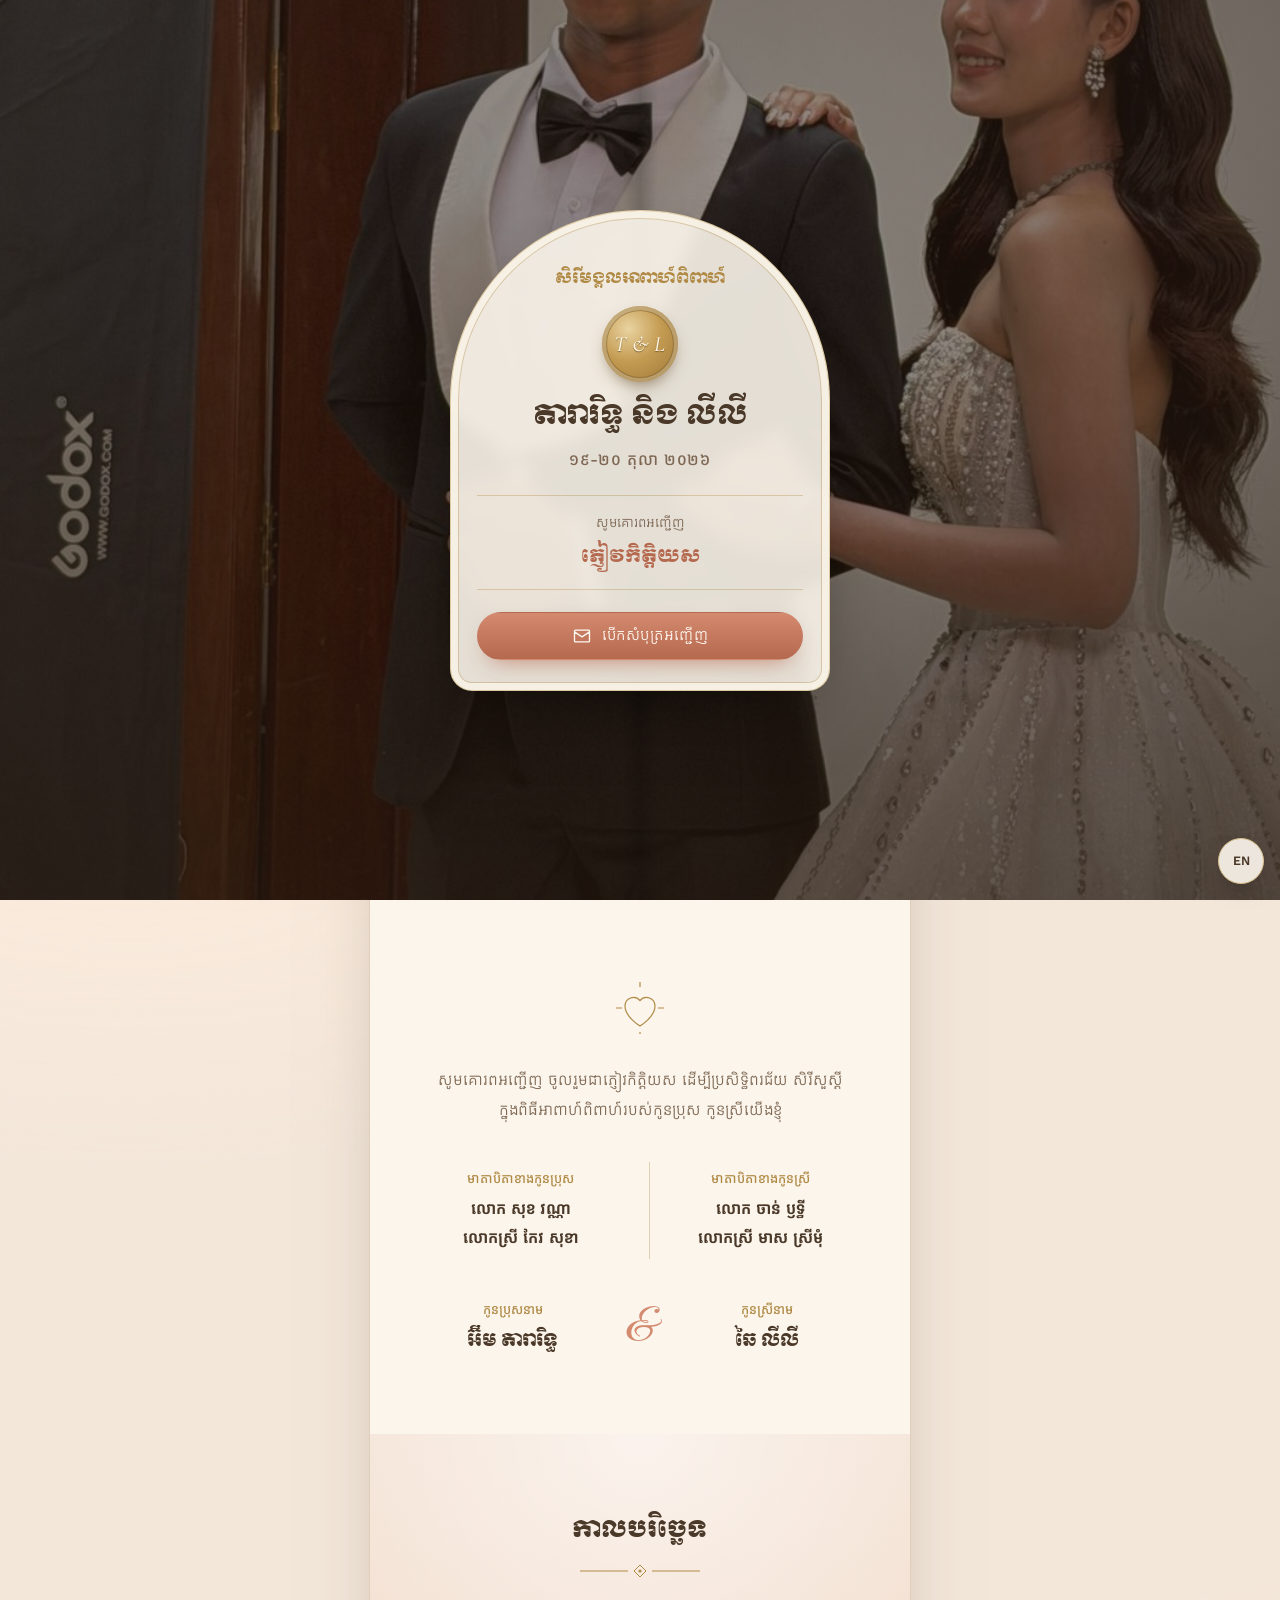
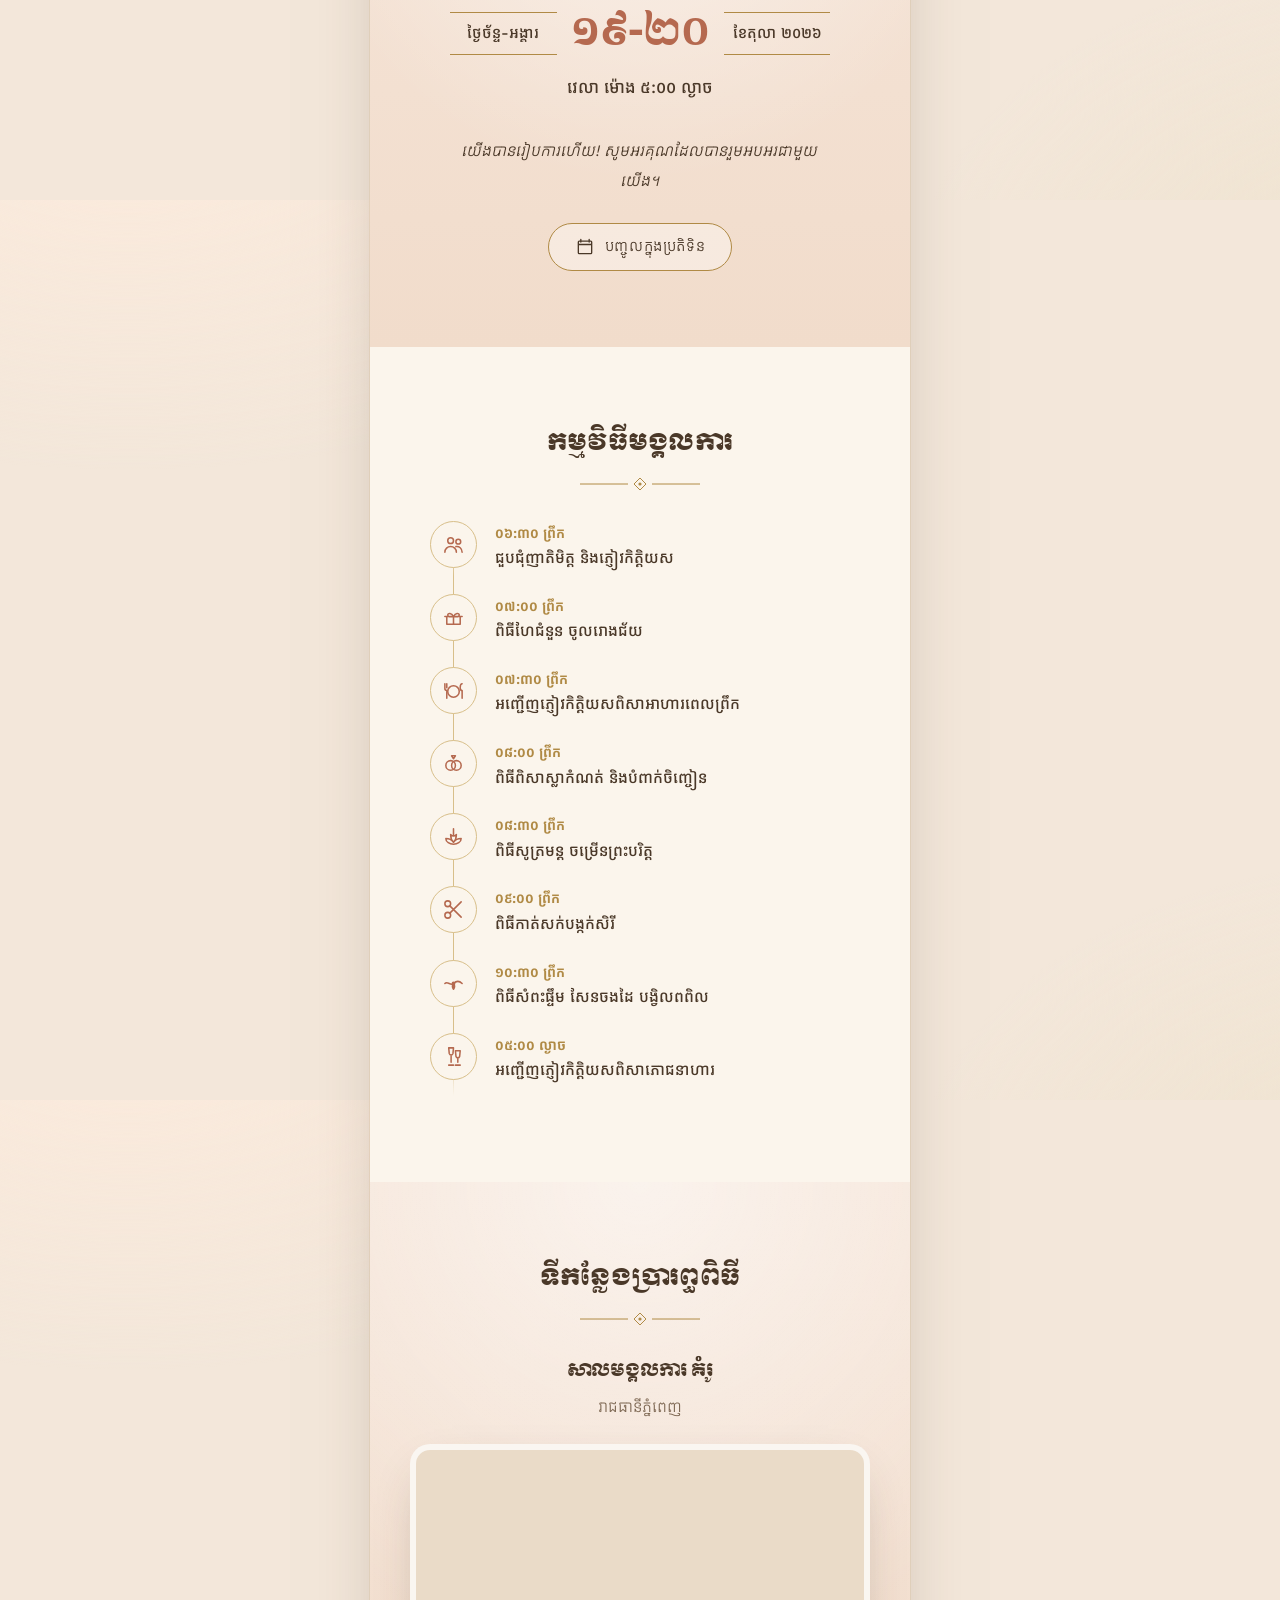
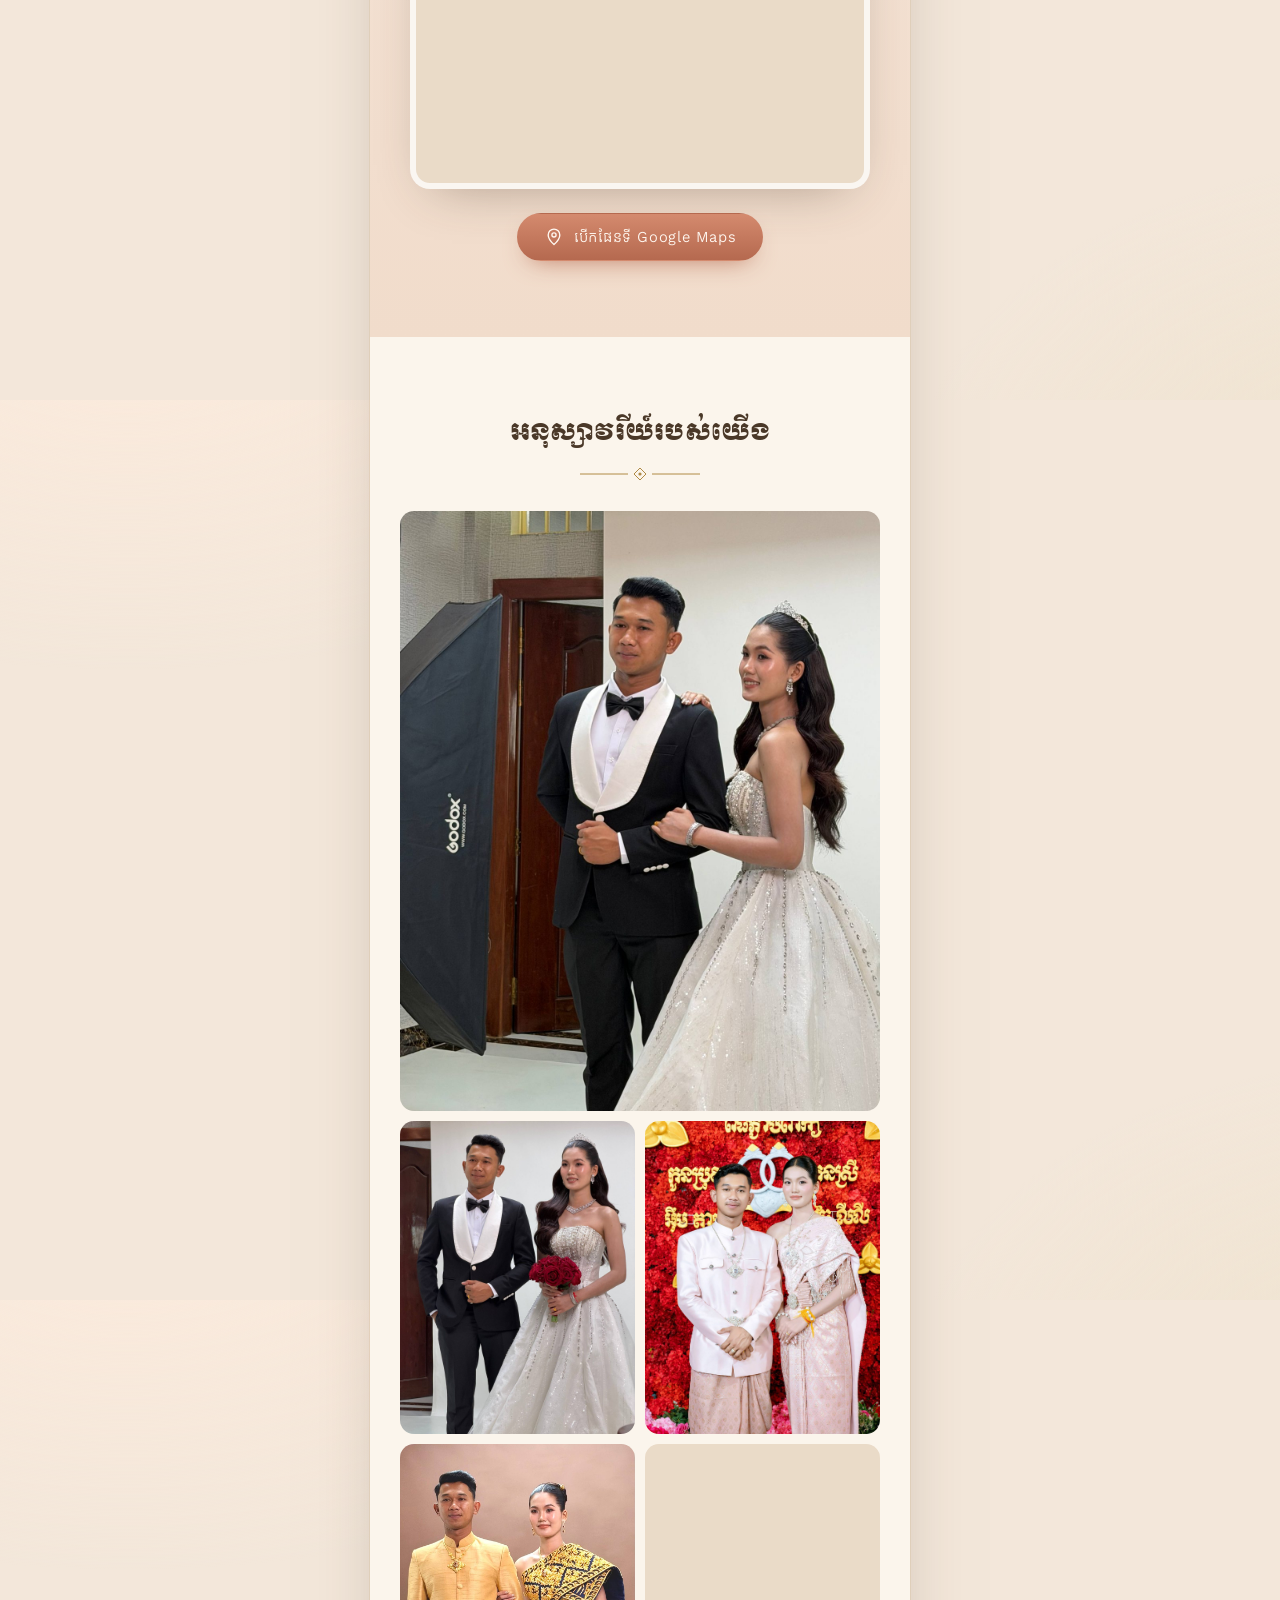
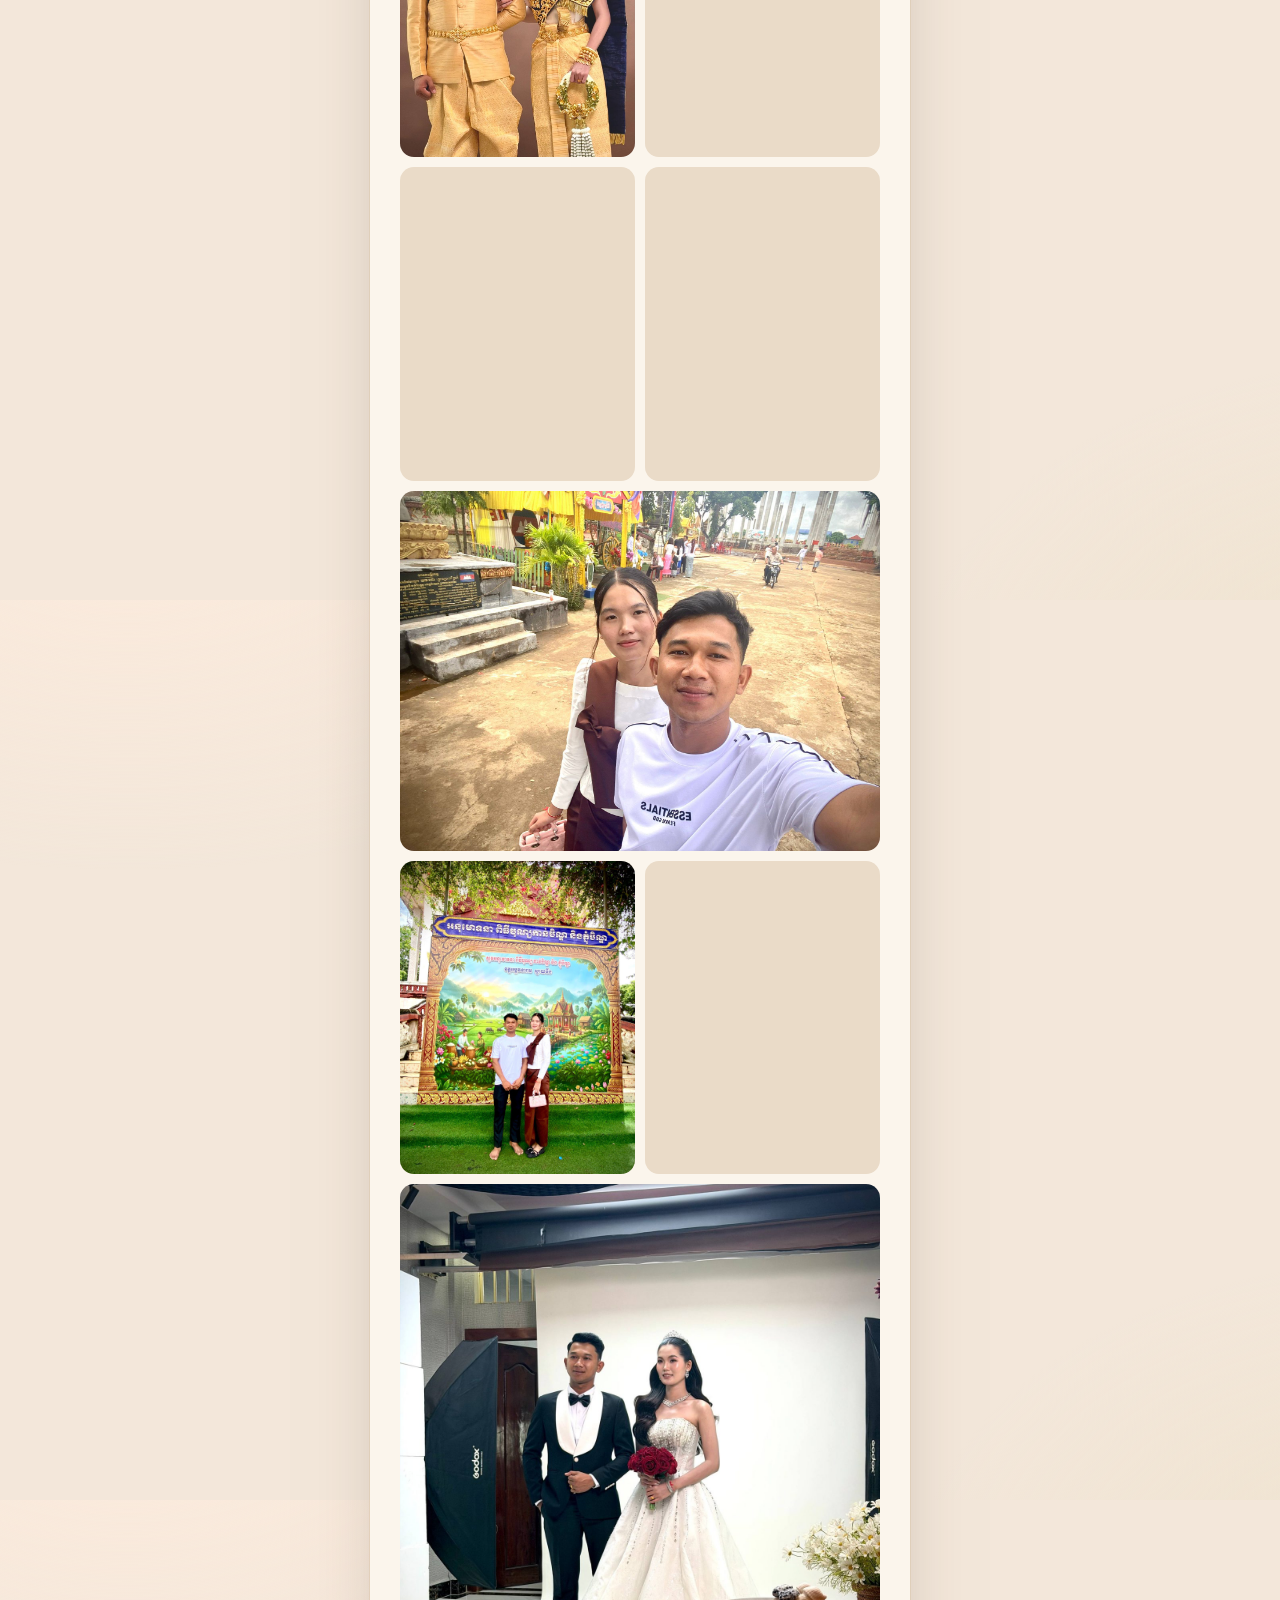
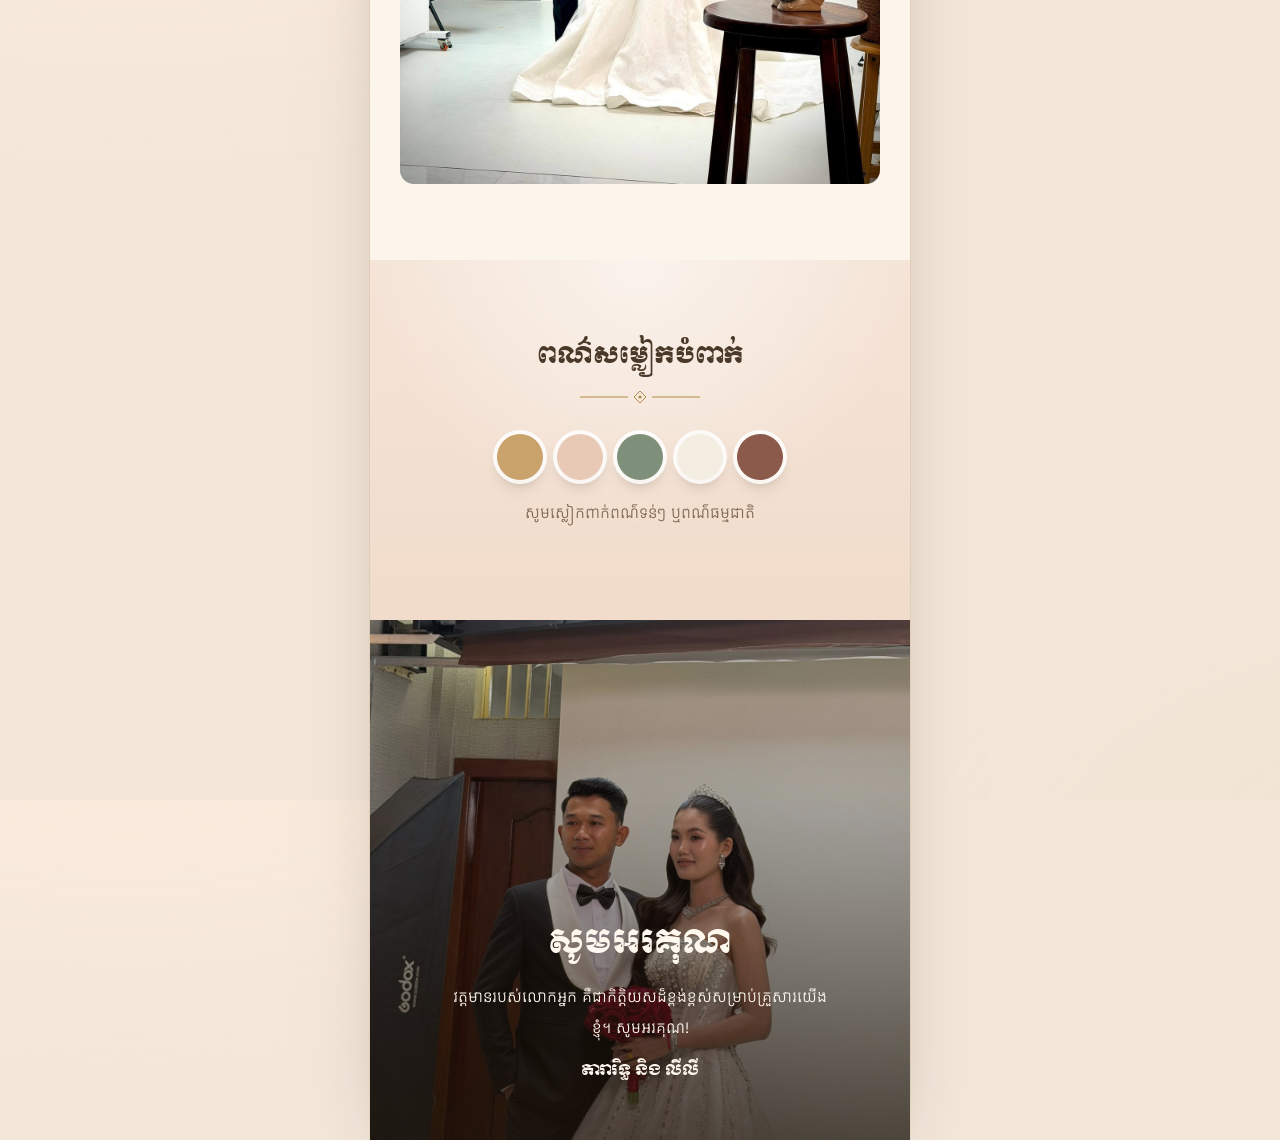
==== index.html @ 4f8c0d79 "first commit" ====
<!doctype html>
<html lang="km">
<head>
  <meta charset="utf-8" />
  <meta name="viewport" content="width=device-width, initial-scale=1, viewport-fit=cover" />
  <meta name="robots" content="noindex" />
  <meta name="theme-color" content="#F6E6D8" />
  <title>Wedding Invitation</title>
  <meta name="description" content="សូមគោរពអញ្ជើញចូលរួមពិធីអាពាហ៍ពិពាហ៍ — Wedding invitation" />
  <meta property="og:title" content="សិរីមង្គលអាពាហ៍ពិពាហ៍ · The Wedding" />
  <meta property="og:description" content="សូមគោរពអញ្ជើញចូលរួមជាភ្ញៀវកិត្តិយស" />
  <meta property="og:image" content="photos/cover.jpg" />
  <link rel="icon" href="data:image/svg+xml,%3Csvg xmlns='http://www.w3.org/2000/svg' viewBox='0 0 64 64'%3E%3Ccircle cx='32' cy='32' r='30' fill='%23B8924A'/%3E%3Cpath d='M32 46s-14-8.5-14-18a8 8 0 0 1 14-5 8 8 0 0 1 14 5c0 9.5-14 18-14 18z' fill='%23FBF4E8'/%3E%3C/svg%3E" />
  <link rel="preconnect" href="https://fonts.googleapis.com" />
  <link rel="preconnect" href="https://fonts.gstatic.com" crossorigin />
  <link rel="stylesheet" href="https://fonts.googleapis.com/css2?family=Cormorant+Garamond:ital,wght@0,400;0,500;0,600;1,400;1,500&family=Great+Vibes&family=Lora:ital,wght@0,400;0,500;1,400&family=Moul&family=Hanuman:wght@400;700&family=Kantumruy+Pro:wght@300;400;500;600&display=swap" />
  <link rel="stylesheet" href="assets/css/invite.css" />
</head>
<body class="is-locked">
  <!-- Opening: guest name + curtain -->
  <section id="opening" class="opening" aria-label="Invitation cover">
    <div class="curtain curtain--left"><div class="curtain__slides" data-slides></div></div>
    <div class="curtain curtain--right"><div class="curtain__slides" data-slides></div></div>
    <div class="opening__veil"></div>
    <div class="opening__card">
      <p class="opening__header" data-t="header"></p>
      <div class="seal" aria-hidden="true"><span data-fill="initials"></span></div>
      <h1 class="opening__names" data-fill="shortNames"></h1>
      <p class="opening__date" data-fill="dateShort"></p>
      <div class="opening__guest">
        <p class="opening__dear" data-t="dear"></p>
        <p class="opening__guest-name" id="guestNameCover"></p>
      </div>
      <button class="btn btn--primary opening__btn" id="openBtn" type="button">
        <svg viewBox="0 0 24 24" aria-hidden="true"><path d="M3 7l9 6 9-6M4 5h16a1 1 0 0 1 1 1v12a1 1 0 0 1-1 1H4a1 1 0 0 1-1-1V6a1 1 0 0 1 1-1z"/></svg>
        <span data-t="open"></span>
      </button>
    </div>
  </section>

  <main id="main" class="main">
    <!-- Hero -->
    <header class="hero">
      <img class="hero__img" data-fill="coverImg" alt="" fetchpriority="high" />
      <div class="hero__shade"></div>
      <div class="hero__text">
        <p class="hero__header" data-t="header"></p>
        <h2 class="hero__names" data-fill="shortNames"></h2>
        <p class="hero__date" data-fill="dateShort"></p>
      </div>
      <a class="hero__scroll" href="#invite" aria-label="Scroll down"><span></span></a>
    </header>

    <!-- Invitation text + parents -->
    <section id="invite" class="section section--paper">
      <div class="ornament" aria-hidden="true"></div>
      <div class="guest-block reveal" id="guestBlock" hidden>
        <p class="guest-block__dear" data-t="dear"></p>
        <p class="guest-block__name" id="guestNameMain"></p>
      </div>
      <p class="invite-text reveal" data-fill="inviteText"></p>
      <div class="parents reveal" data-section="parents">
        <div class="parents__col">
          <p class="label" data-t="groomParents"></p>
          <p class="parents__name" data-fill="groomFather"></p>
          <p class="parents__name" data-fill="groomMother"></p>
        </div>
        <div class="parents__col">
          <p class="label" data-t="brideParents"></p>
          <p class="parents__name" data-fill="brideFather"></p>
          <p class="parents__name" data-fill="brideMother"></p>
        </div>
      </div>
      <div class="couple reveal">
        <div class="couple__person">
          <p class="label" data-t="groom"></p>
          <p class="couple__name" data-fill="groom"></p>
        </div>
        <span class="couple__amp" aria-hidden="true">&amp;</span>
        <div class="couple__person">
          <p class="label" data-t="bride"></p>
          <p class="couple__name" data-fill="bride"></p>
        </div>
      </div>
    </section>

    <!-- Date + countdown -->
    <section class="section section--blush" id="date">
      <h2 class="title reveal" data-t="saveDate"></h2>
      <div class="date-card reveal">
        <span class="date-card__side" data-fill="weekday"></span>
        <span class="date-card__day" data-fill="day"></span>
        <span class="date-card__side" data-fill="monthYear"></span>
      </div>
      <p class="date-time reveal" data-fill="timeLong"></p>
      <div class="countdown reveal" id="countdown" data-section="countdown">
        <p class="countdown__title" data-t="countdownTitle"></p>
        <div class="countdown__grid">
          <div class="countdown__cell"><b data-cd="d">0</b><span data-t="days"></span></div>
          <div class="countdown__cell"><b data-cd="h">0</b><span data-t="hours"></span></div>
          <div class="countdown__cell"><b data-cd="m">0</b><span data-t="minutes"></span></div>
          <div class="countdown__cell"><b data-cd="s">0</b><span data-t="seconds"></span></div>
        </div>
      </div>
      <p class="countdown__done reveal" id="countdownDone" data-t="married" hidden></p>
      <a class="btn btn--ghost reveal" id="calendarBtn" target="_blank" rel="noopener">
        <svg viewBox="0 0 24 24" aria-hidden="true"><path d="M7 3v3M17 3v3M4 9h16M5 5h14a1 1 0 0 1 1 1v13a1 1 0 0 1-1 1H5a1 1 0 0 1-1-1V6a1 1 0 0 1 1-1z"/></svg>
        <span data-t="addCal"></span>
      </a>
    </section>

    <!-- Program -->
    <section class="section section--paper" data-section="schedule">
      <h2 class="title reveal" data-t="schedule"></h2>
      <ol class="timeline" id="timeline"></ol>
    </section>

    <!-- Venue -->
    <section class="section section--blush" data-section="venue">
      <h2 class="title reveal" data-t="venue"></h2>
      <p class="venue__name reveal" data-fill="venue"></p>
      <p class="venue__address reveal" data-fill="address"></p>
      <div class="map reveal"><iframe id="mapFrame" title="Map" loading="lazy" referrerpolicy="no-referrer-when-downgrade"></iframe></div>
      <a class="btn btn--primary reveal" id="mapBtn" target="_blank" rel="noopener">
        <svg viewBox="0 0 24 24" aria-hidden="true"><path d="M12 21s-7-6.2-7-11.5A7 7 0 0 1 19 9.5C19 14.8 12 21 12 21z"/><circle cx="12" cy="9.5" r="2.5"/></svg>
        <span data-t="openMap"></span>
      </a>
    </section>

    <!-- Gallery -->
    <section class="section section--paper" data-section="gallery">
      <h2 class="title reveal" data-t="gallery"></h2>
      <div class="gallery" id="gallery"></div>
    </section>

    <!-- Dress code -->
    <section class="section section--blush" data-section="dressCode" id="dressSection">
      <h2 class="title reveal" data-t="dress"></h2>
      <div class="swatches reveal" id="swatches"></div>
      <p class="muted reveal" data-fill="dressNote"></p>
    </section>

    <!-- Gift -->
    <section class="section section--paper" data-section="gift" id="giftSection">
      <h2 class="title reveal" data-t="gift"></h2>
      <p class="muted narrow reveal" data-fill="giftNote"></p>
      <figure class="gift reveal">
        <img id="giftQr" alt="Gift QR code" loading="lazy" />
        <figcaption data-fill="giftAccount"></figcaption>
      </figure>
    </section>

    <!-- RSVP -->
    <section class="section section--blush" data-section="rsvp" data-needs-api>
      <h2 class="title reveal" data-t="rsvp"></h2>
      <form class="form reveal" id="rsvpForm" novalidate>
        <label class="field" id="rsvpNameField">
          <span data-t="yourName"></span>
          <input name="name" maxlength="120" autocomplete="name" required />
        </label>
        <div class="choice" role="radiogroup">
          <label><input type="radio" name="attending" value="yes" required /><span data-t="yes"></span></label>
          <label><input type="radio" name="attending" value="no" /><span data-t="no"></span></label>
        </div>
        <label class="field" id="rsvpCountField">
          <span data-t="people"></span>
          <div class="stepper">
            <button type="button" data-step="-1" aria-label="Less">−</button>
            <input name="guests" type="number" min="1" max="20" value="1" inputmode="numeric" />
            <button type="button" data-step="1" aria-label="More">+</button>
          </div>
        </label>
        <label class="field">
          <span data-t="message"></span>
          <textarea name="message" rows="2" maxlength="500"></textarea>
        </label>
        <button class="btn btn--primary" type="submit"><span data-t="send"></span></button>
        <p class="form__status" role="status"></p>
      </form>
    </section>

    <!-- Wishes -->
    <section class="section section--paper" data-section="wishes" data-needs-api>
      <h2 class="title reveal" data-t="wishes"></h2>
      <form class="form reveal" id="wishForm" novalidate>
        <label class="field">
          <span data-t="yourName"></span>
          <input name="name" maxlength="120" autocomplete="name" required />
        </label>
        <label class="field">
          <span data-t="yourWish"></span>
          <textarea name="message" rows="3" maxlength="500" required></textarea>
        </label>
        <button class="btn btn--primary" type="submit"><span data-t="sendWish"></span></button>
        <p class="form__status" role="status"></p>
      </form>
      <ul class="wishes" id="wishList" aria-live="polite"></ul>
    </section>

    <!-- Closing -->
    <footer class="closing">
      <img class="closing__img" data-fill="closingImg" alt="" loading="lazy" />
      <div class="closing__shade"></div>
      <div class="closing__text">
        <p class="closing__thanks" data-t="thanks"></p>
        <p class="closing__msg" data-fill="closingText"></p>
        <p class="closing__names" data-fill="shortNames"></p>
      </div>
    </footer>
  </main>

  <!-- Floating controls -->
  <div class="fab" id="fab">
    <button class="fab__btn" id="langBtn" type="button" aria-label="Change language"></button>
    <button class="fab__btn fab__btn--music" id="musicBtn" type="button" aria-label="Music" hidden>
      <svg viewBox="0 0 24 24" aria-hidden="true"><path d="M9 18V5l11-2v13"/><circle cx="6" cy="18" r="3"/><circle cx="17" cy="16" r="3"/></svg>
    </button>
  </div>

  <!-- Photo viewer -->
  <dialog class="lightbox" id="lightbox" aria-label="Photo viewer">
    <img id="lightboxImg" alt="" />
    <button class="lightbox__btn lightbox__close" data-lb="close" type="button" aria-label="Close">×</button>
    <button class="lightbox__btn lightbox__prev" data-lb="-1" type="button" aria-label="Previous">‹</button>
    <button class="lightbox__btn lightbox__next" data-lb="1" type="button" aria-label="Next">›</button>
  </dialog>

  <canvas id="petals" class="petals" aria-hidden="true"></canvas>
  <audio id="music" loop preload="none"></audio>

  <script src="assets/js/config.js"></script>
  <script src="assets/js/common.js"></script>
  <script src="assets/js/invite.js"></script>
</body>
</html>
---- assets/css/invite.css ----
/* ============ Tokens ============ */
:root {
  --paper: #FBF5EC;
  --blush: #F5E4D7;
  --peach: #D48A6E;
  --peach-deep: #B5694F;
  --gold: #B08A45;
  --gold-soft: #D8BF8A;
  --ink: #4A3828;
  --muted: #7E6853;
  --line: rgba(176, 138, 69, 0.35);
  --card: rgba(255, 251, 245, 0.78);
  --shadow: 0 18px 50px -24px rgba(74, 56, 40, 0.45);

  /* Khmer fonts follow the Latin ones so Khmer guest names still look right in English mode. */
  --display: "Cormorant Garamond", "Hanuman", "Times New Roman", serif;
  --script: "Great Vibes", "Cormorant Garamond", "Moul", cursive;
  --body: "Lora", "Kantumruy Pro", Georgia, serif;
  --km-display: "Moul", "Hanuman", serif;
  --km-body: "Kantumruy Pro", "Hanuman", sans-serif;

  --column: 540px;
  --ease: cubic-bezier(0.7, 0, 0.3, 1);
}

*, *::before, *::after { box-sizing: border-box; }
[hidden] { display: none !important; }

html { -webkit-text-size-adjust: 100%; scroll-behavior: smooth; }

body {
  margin: 0;
  color: var(--ink);
  font: 400 16px/1.7 var(--body);
  background:
    radial-gradient(1200px 600px at 10% -10%, #FCEBDD 0%, transparent 60%),
    radial-gradient(900px 600px at 110% 110%, #EFE3CF 0%, transparent 55%),
    #F3E7DA;
  min-height: 100vh;
  overflow-x: hidden;
}
body.is-locked { overflow: hidden; height: 100svh; }

body.lang-km { font-family: var(--km-body); line-height: 1.9; }

img { display: block; max-width: 100%; }
button, input, textarea { font: inherit; color: inherit; }
svg { fill: none; stroke: currentColor; stroke-width: 1.6; stroke-linecap: round; stroke-linejoin: round; }

/* ============ Buttons ============ */
.btn {
  display: inline-flex; align-items: center; justify-content: center; gap: 10px;
  min-height: 48px; padding: 0 26px;
  border-radius: 999px; border: 1px solid transparent;
  font-size: 0.95rem; letter-spacing: 0.04em; text-decoration: none;
  cursor: pointer; transition: transform 0.2s, background-color 0.2s, box-shadow 0.2s;
  -webkit-tap-highlight-color: transparent;
}
.btn svg { width: 20px; height: 20px; flex: none; }
.btn:active { transform: scale(0.97); }
.btn--primary {
  background: linear-gradient(180deg, var(--peach) 0%, var(--peach-deep) 100%);
  color: #FFF8F1;
  box-shadow: 0 10px 24px -12px rgba(181, 105, 79, 0.9);
}
.btn--primary:hover { box-shadow: 0 14px 30px -12px rgba(181, 105, 79, 1); }
.btn--ghost { border-color: var(--gold); color: var(--ink); background: rgba(255, 255, 255, 0.35); }
.btn--ghost:hover { background: rgba(255, 255, 255, 0.7); }
.btn:focus-visible, .fab__btn:focus-visible, .gallery__item:focus-visible { outline: 2px solid var(--peach-deep); outline-offset: 3px; }

/* ============ Opening ============ */
.opening { position: fixed; inset: 0; z-index: 50; display: grid; place-items: center; padding: 16px; }

.curtain {
  position: absolute; top: 0; bottom: 0; width: 50%; overflow: hidden;
  transition: transform 1.6s var(--ease);
}
.curtain--left { left: 0; }
.curtain--right { right: 0; }
.curtain__slides { position: absolute; top: 0; bottom: 0; width: 100vw; background: #3A2A1E; }
.curtain--left .curtain__slides { left: 0; }
.curtain--right .curtain__slides { right: 0; }
.curtain--left::after, .curtain--right::after {
  content: ""; position: absolute; top: 0; bottom: 0; width: 18px; z-index: 2;
}
.curtain--left::after { right: 0; background: linear-gradient(90deg, transparent, rgba(0, 0, 0, 0.18)); }
.curtain--right::after { left: 0; background: linear-gradient(270deg, transparent, rgba(0, 0, 0, 0.18)); }

.slide {
  position: absolute; inset: 0;
  background-size: cover; background-position: center;
  opacity: 0; transform: scale(1.06);
  transition: opacity 1.6s ease, transform 7s linear;
}
.slide.is-active { opacity: 1; transform: scale(1.14); }

.opening__veil {
  position: absolute; inset: 0; pointer-events: none;
  background:
    radial-gradient(ellipse at 50% 45%, rgba(40, 26, 16, 0.15) 0%, rgba(40, 26, 16, 0.55) 100%),
    linear-gradient(180deg, rgba(40, 26, 16, 0.25), rgba(40, 26, 16, 0.5));
  transition: opacity 1.2s ease;
}

.opening__card {
  position: relative; z-index: 2;
  width: min(100%, 380px);
  padding: 46px 26px 30px;
  text-align: center;
  background: rgba(251, 245, 236, 0.9);
  border: 1px solid rgba(216, 191, 138, 0.7);
  border-radius: 190px 190px 22px 22px;
  box-shadow: 0 30px 80px -30px rgba(0, 0, 0, 0.6), inset 0 0 0 7px rgba(251, 245, 236, 0.9), inset 0 0 0 8px var(--line);
  -webkit-backdrop-filter: blur(8px); backdrop-filter: blur(8px);
  transition: opacity 0.6s ease, transform 0.6s ease;
  animation: cardIn 1.1s 0.2s both cubic-bezier(0.2, 0.8, 0.2, 1);
}
@keyframes cardIn { from { opacity: 0; transform: translateY(24px) scale(0.98); } }

.opening__header {
  margin: 8px 0 14px;
  font: 500 0.78rem/1.4 var(--body); letter-spacing: 0.32em; text-transform: uppercase; color: var(--gold);
}
.seal {
  width: 76px; height: 76px; margin: 0 auto 10px; border-radius: 50%;
  display: grid; place-items: center;
  background: radial-gradient(circle at 35% 30%, #E9D3A0 0%, #C49B52 45%, #9A7536 100%);
  box-shadow: 0 8px 18px -8px rgba(90, 64, 24, 0.8), inset 0 0 0 4px rgba(255, 240, 210, 0.35), inset 0 0 0 5px rgba(120, 88, 36, 0.5);
  color: #FFF6E4; font: italic 500 1.35rem/1 var(--display); letter-spacing: 0.02em;
  text-shadow: 0 1px 1px rgba(80, 56, 20, 0.6);
}
.opening__names { margin: 4px 0 2px; font: 400 2.9rem/1.15 var(--script); color: var(--ink); }
.opening__date { margin: 0; font: 500 1rem/1.5 var(--display); letter-spacing: 0.2em; color: var(--muted); }
.opening__guest {
  margin: 22px 0 22px; padding: 14px 6px;
  border-top: 1px solid var(--line); border-bottom: 1px solid var(--line);
}
.opening__dear { margin: 0; font-size: 0.85rem; color: var(--muted); }
.opening__guest-name { margin: 4px 0 0; font: 600 1.45rem/1.35 var(--display); color: var(--peach-deep); overflow-wrap: anywhere; }
.opening__btn { width: 100%; }

/* Open state */
.is-open .opening__card { opacity: 0; transform: scale(0.94); pointer-events: none; }
.is-open .opening__veil { opacity: 0; }
.is-open .curtain--left { transform: translateX(-101%); transition-delay: 0.35s; }
.is-open .curtain--right { transform: translateX(101%); transition-delay: 0.35s; }
.is-open .opening { pointer-events: none; }

/* ============ Layout ============ */
.main {
  position: relative; max-width: var(--column); margin: 0 auto;
  background: var(--paper);
  box-shadow: 0 0 0 1px rgba(176, 138, 69, 0.12), 0 30px 80px -40px rgba(74, 56, 40, 0.5);
  overflow: hidden;
}

.section { position: relative; padding: 76px 24px; text-align: center; }
.section--paper { background: var(--paper); }
.section--blush {
  background:
    radial-gradient(circle at 50% 0%, rgba(255, 255, 255, 0.55), transparent 60%),
    linear-gradient(180deg, var(--blush), #F1DCCB);
}
.section > * { margin-left: auto; margin-right: auto; }

.title {
  margin: 0 auto 30px;
  font: 500 2.15rem/1.2 var(--display); color: var(--ink); letter-spacing: 0.01em;
}
.title::after {
  content: ""; display: block; width: 120px; height: 14px; margin: 12px auto 0;
  background: url("data:image/svg+xml,%3Csvg xmlns='http://www.w3.org/2000/svg' viewBox='0 0 120 14'%3E%3Cpath d='M0 7h48M72 7h48' stroke='%23B08A45' stroke-width='1'/%3E%3Cpath d='M60 1l6 6-6 6-6-6z' fill='none' stroke='%23B08A45'/%3E%3Ccircle cx='60' cy='7' r='1.6' fill='%23B08A45'/%3E%3C/svg%3E") center / contain no-repeat;
}
.label {
  margin: 0 0 6px;
  font: 500 0.72rem/1.5 var(--body); letter-spacing: 0.24em; text-transform: uppercase; color: var(--gold);
}
.muted { color: var(--muted); }
.narrow { max-width: 380px; }

.ornament {
  width: 64px; height: 64px; margin: 0 auto 26px;
  background: url("data:image/svg+xml,%3Csvg xmlns='http://www.w3.org/2000/svg' viewBox='0 0 64 64' fill='none' stroke='%23B08A45' stroke-width='1.2'%3E%3Cpath d='M32 50s-15-9-15-20a8.5 8.5 0 0 1 15-5.5A8.5 8.5 0 0 1 47 30c0 11-15 20-15 20z'/%3E%3Cpath d='M8 32h6M50 32h6M32 6v5M32 56v2' /%3E%3C/svg%3E") center / contain no-repeat;
}

/* ============ Hero ============ */
.hero { position: relative; height: 100svh; min-height: 560px; max-height: 960px; color: #FFF8EF; }
.hero__img { position: absolute; inset: 0; width: 100%; height: 100%; object-fit: cover; }
.hero__shade {
  position: absolute; inset: 0;
  background: linear-gradient(180deg, rgba(30, 20, 12, 0.25) 0%, transparent 30%, transparent 45%, rgba(30, 20, 12, 0.7) 100%);
}
.hero__text { position: absolute; left: 16px; right: 16px; bottom: 96px; text-align: center; }
.hero__header { margin: 0 0 6px; font: 500 0.8rem/1.4 var(--body); letter-spacing: 0.34em; text-transform: uppercase; opacity: 0.92; }
.hero__names { margin: 0; font: 400 3.6rem/1.1 var(--script); text-shadow: 0 2px 20px rgba(0, 0, 0, 0.35); }
.hero__date { margin: 10px 0 0; font: 500 1.05rem/1.4 var(--display); letter-spacing: 0.32em; }
.hero__scroll {
  position: absolute; left: 50%; bottom: 28px; width: 26px; height: 42px; margin-left: -13px;
  border: 1.5px solid rgba(255, 248, 239, 0.8); border-radius: 14px;
}
.hero__scroll span {
  position: absolute; left: 50%; top: 8px; width: 4px; height: 8px; margin-left: -2px;
  border-radius: 2px; background: #FFF8EF; animation: scrollDot 1.8s infinite;
}
@keyframes scrollDot { 0% { opacity: 0; transform: translateY(0); } 30% { opacity: 1; } 100% { opacity: 0; transform: translateY(14px); } }

/* ============ Invitation ============ */
.guest-block {
  max-width: 400px; margin-bottom: 30px; padding: 18px 16px;
  border: 1px solid var(--line); border-radius: 16px; background: rgba(255, 255, 255, 0.5);
}
.guest-block__dear { margin: 0; font-size: 0.88rem; color: var(--muted); }
.guest-block__name { margin: 2px 0 0; font: 600 1.55rem/1.35 var(--display); color: var(--peach-deep); overflow-wrap: anywhere; }

.invite-text { max-width: 420px; margin-bottom: 36px; font-size: 1.02rem; font-style: italic; color: var(--muted); }
.lang-km .invite-text { font-style: normal; font-size: 0.98rem; }

.parents {
  display: grid; grid-template-columns: 1fr 1fr; gap: 18px; max-width: 460px; margin-bottom: 40px;
}
.parents__col { padding: 6px 4px; }
.parents__col + .parents__col { border-left: 1px solid var(--line); }
.parents__name { margin: 2px 0; font: 600 1.08rem/1.45 var(--display); }

.couple { display: grid; grid-template-columns: 1fr auto 1fr; align-items: center; gap: 10px; max-width: 460px; }
.couple__name { margin: 0; font: 600 1.35rem/1.3 var(--display); color: var(--ink); }
.couple__amp { font: 400 3rem/1 var(--script); color: var(--peach); }

/* ============ Date ============ */
.date-card { display: grid; grid-template-columns: 1fr auto 1fr; align-items: center; gap: 14px; max-width: 380px; }
.date-card__side {
  padding: 8px 0; border-top: 1px solid var(--gold); border-bottom: 1px solid var(--gold);
  font: 600 0.95rem/1.3 var(--display); letter-spacing: 0.14em; text-transform: uppercase;
}
.date-card__day { font: 500 4.4rem/1 var(--display); color: var(--peach-deep); white-space: nowrap; }
.date-card.is-range .date-card__day { font-size: 3.2rem; }
.date-time { margin: 16px 0 34px; font: 500 1.15rem/1.4 var(--display); letter-spacing: 0.08em; }

.countdown { max-width: 420px; margin-bottom: 30px; }
.countdown__title { margin: 0 0 14px; font-style: italic; color: var(--muted); }
.lang-km .countdown__title { font-style: normal; }
.countdown__grid { display: grid; grid-template-columns: repeat(4, 1fr); gap: 10px; }
.countdown__cell {
  padding: 14px 4px 10px; border-radius: 16px;
  background: var(--card); border: 1px solid rgba(255, 255, 255, 0.9);
  box-shadow: 0 10px 24px -18px rgba(74, 56, 40, 0.6);
}
.countdown__cell b { display: block; font: 600 1.9rem/1.1 var(--display); color: var(--ink); font-variant-numeric: tabular-nums; }
.countdown__cell span { font-size: 0.72rem; letter-spacing: 0.12em; text-transform: uppercase; color: var(--muted); }
.countdown__done { max-width: 380px; margin: 0 auto 26px; font-style: italic; }

/* ============ Program ============ */
.timeline { list-style: none; margin: 0 auto; padding: 0; max-width: 420px; text-align: left; position: relative; }
.timeline::before {
  content: ""; position: absolute; left: 23px; top: 10px; bottom: 10px; width: 1px;
  background: linear-gradient(180deg, transparent, var(--gold-soft) 8%, var(--gold-soft) 92%, transparent);
}
.timeline__item { position: relative; display: flex; gap: 18px; align-items: flex-start; padding: 0 0 22px; }
.timeline__icon {
  flex: none; width: 47px; height: 47px; border-radius: 50%; display: grid; place-items: center;
  background: var(--paper); border: 1px solid var(--gold-soft); color: var(--peach-deep); position: relative;
}
.timeline__icon svg { width: 23px; height: 23px; }
.timeline__body { padding-top: 2px; }
.timeline__time { margin: 0; font: 600 0.85rem/1.5 var(--body); letter-spacing: 0.08em; color: var(--gold); }
.timeline__what { margin: 0; font: 500 1.12rem/1.45 var(--display); }
.lang-km .timeline__what { font: 500 0.98rem/1.7 var(--km-body); }

/* ============ Venue ============ */
.venue__name { margin: 0; font: 600 1.5rem/1.3 var(--display); }
.venue__address { margin: 4px auto 22px; color: var(--muted); }
.map {
  max-width: 460px; aspect-ratio: 4 / 3; margin-bottom: 24px; border-radius: 20px; overflow: hidden;
  border: 6px solid rgba(255, 255, 255, 0.75); box-shadow: var(--shadow); background: #EADBC8;
}
.map iframe { width: 100%; height: 100%; border: 0; display: block; }

/* ============ Gallery ============ */
.gallery { display: grid; grid-template-columns: 1fr 1fr; grid-auto-flow: dense; gap: 10px; max-width: 480px; }
.gallery__item {
  padding: 0; border: 0; border-radius: 14px; overflow: hidden; cursor: zoom-in;
  aspect-ratio: 3 / 4; background: #EADBC8;
}
.gallery__item:first-child { grid-column: span 2; aspect-ratio: 4 / 5; }
.gallery__item.is-wide { grid-column: span 2; aspect-ratio: 4 / 3; }
.gallery__item.is-full { grid-column: span 2; aspect-ratio: 4 / 5; }
.gallery__item img { width: 100%; height: 100%; object-fit: cover; transition: transform 0.8s ease; }
.gallery__item:hover img { transform: scale(1.05); }

/* ============ Dress code & gift ============ */
.swatches { display: flex; flex-wrap: wrap; justify-content: center; gap: 14px; margin-bottom: 18px; }
.swatch {
  width: 46px; height: 46px; border-radius: 50%; background: var(--c);
  box-shadow: 0 0 0 4px rgba(255, 255, 255, 0.85), 0 8px 18px -8px rgba(74, 56, 40, 0.6);
}
.gift { margin: 22px auto 0; padding: 16px; width: min(100%, 260px); background: #fff; border-radius: 20px; box-shadow: var(--shadow); }
.gift img { width: 100%; border-radius: 10px; }
.gift figcaption { margin-top: 8px; font-weight: 600; }
.gift figcaption:empty { display: none; }

/* ============ Forms ============ */
.form { max-width: 420px; display: grid; gap: 16px; text-align: left; }
.field { display: grid; gap: 6px; }
.field > span { font-size: 0.85rem; color: var(--muted); }
.field input, .field textarea {
  width: 100%; padding: 12px 14px; border-radius: 14px;
  border: 1px solid var(--line); background: rgba(255, 255, 255, 0.75);
  font-size: 16px; resize: vertical; transition: border-color 0.2s, box-shadow 0.2s;
}
.field input:focus, .field textarea:focus { outline: none; border-color: var(--peach); box-shadow: 0 0 0 3px rgba(212, 138, 110, 0.2); }
.choice { display: grid; grid-template-columns: 1fr 1fr; gap: 10px; }
.choice label { position: relative; }
.choice input { position: absolute; opacity: 0; pointer-events: none; }
.choice span {
  display: grid; place-items: center; min-height: 52px; padding: 8px; text-align: center;
  border-radius: 14px; border: 1px solid var(--line); background: rgba(255, 255, 255, 0.6);
  cursor: pointer; transition: all 0.2s; font-size: 0.95rem; line-height: 1.3;
}
.choice input:checked + span { background: var(--peach-deep); border-color: var(--peach-deep); color: #FFF8F1; }
.choice input:focus-visible + span { outline: 2px solid var(--peach-deep); outline-offset: 2px; }
.stepper { display: grid; grid-template-columns: 48px 1fr 48px; gap: 8px; }
.stepper button {
  border-radius: 14px; border: 1px solid var(--line); background: rgba(255, 255, 255, 0.75);
  font-size: 1.3rem; cursor: pointer;
}
.stepper input { text-align: center; -moz-appearance: textfield; }
.stepper input::-webkit-inner-spin-button { -webkit-appearance: none; }
.form .btn { width: 100%; }
.form.is-busy { opacity: 0.6; pointer-events: none; }
.form__status { margin: 0; min-height: 1.5em; text-align: center; font-size: 0.92rem; }
.form__status[data-kind="ok"] { color: #5E7A58; }
.form__status[data-kind="error"] { color: #B4452F; }

/* ============ Wishes ============ */
.wishes { list-style: none; margin: 34px auto 0; padding: 0; max-width: 440px; display: grid; gap: 12px; text-align: left; max-height: 560px; overflow-y: auto; }
.wish {
  display: flex; gap: 12px; padding: 14px; border-radius: 16px;
  background: rgba(255, 255, 255, 0.65); border: 1px solid rgba(176, 138, 69, 0.18);
}
.wish__avatar {
  flex: none; width: 38px; height: 38px; border-radius: 50%; display: grid; place-items: center;
  background: linear-gradient(135deg, var(--gold-soft), var(--peach)); color: #fff; font-weight: 600;
}
.wish__head { margin: 0; display: flex; flex-wrap: wrap; gap: 4px 10px; align-items: baseline; }
.wish__head b { font-weight: 600; overflow-wrap: anywhere; }
.wish__head time { font-size: 0.75rem; color: var(--muted); }
.wish__msg { margin: 2px 0 0; white-space: pre-line; overflow-wrap: anywhere; }
.wishes__empty { text-align: center; color: var(--muted); font-style: italic; }

/* ============ Closing ============ */
.closing { position: relative; min-height: 520px; display: grid; place-items: end center; color: #FFF8EF; text-align: center; }
.closing__img { position: absolute; inset: 0; width: 100%; height: 100%; object-fit: cover; }
.closing__shade { position: absolute; inset: 0; background: linear-gradient(180deg, rgba(30, 20, 12, 0.1), rgba(30, 20, 12, 0.75)); }
.closing__text { position: relative; padding: 0 24px 56px; max-width: 440px; }
.closing__thanks { margin: 0; font: 400 3.2rem/1.1 var(--script); }
.closing__msg { margin: 10px 0 14px; }
.closing__names { margin: 0; font: 500 1rem/1.4 var(--display); letter-spacing: 0.3em; text-transform: uppercase; }

/* ============ Floating buttons ============ */
.fab {
  position: fixed; z-index: 60; right: max(16px, env(safe-area-inset-right)); bottom: max(16px, env(safe-area-inset-bottom));
  display: grid; gap: 10px;
}
.fab__btn {
  width: 46px; height: 46px; border-radius: 50%; display: grid; place-items: center; cursor: pointer;
  border: 1px solid var(--gold-soft); background: rgba(251, 245, 236, 0.92); color: var(--ink);
  box-shadow: 0 10px 24px -12px rgba(0, 0, 0, 0.5); font: 600 0.8rem/1 var(--km-body);
  -webkit-backdrop-filter: blur(6px); backdrop-filter: blur(6px);
}
.fab__btn svg { width: 20px; height: 20px; }
.fab__btn--music.is-playing svg { animation: spin 4s linear infinite; }
@keyframes spin { to { transform: rotate(360deg); } }

/* ============ Lightbox ============ */
.lightbox {
  width: 100vw; height: 100svh; max-width: none; max-height: none; margin: 0; padding: 0; border: 0;
  background: rgba(20, 14, 10, 0.94);
}
.lightbox[open] { display: grid; place-items: center; }
.lightbox::backdrop { background: transparent; }
.lightbox img { max-width: 94vw; max-height: 86svh; object-fit: contain; border-radius: 6px; }
.lightbox__btn {
  position: absolute; width: 48px; height: 48px; border-radius: 50%; border: 0; cursor: pointer;
  background: rgba(255, 255, 255, 0.14); color: #fff; font-size: 2rem; line-height: 1;
}
.lightbox__close { top: 16px; right: 16px; }
.lightbox__prev { left: 12px; top: 50%; margin-top: -24px; }
.lightbox__next { right: 12px; top: 50%; margin-top: -24px; }

/* ============ Petals & reveal ============ */
.petals { position: fixed; inset: 0; width: 100%; height: 100%; z-index: 45; pointer-events: none; }
.reveal { opacity: 0; transform: translateY(18px); transition: opacity 0.9s ease, transform 0.9s ease; }
.reveal.in { opacity: 1; transform: none; }

/* ============ Khmer typography ============ */
.lang-km .title { font: 400 1.45rem/1.8 var(--km-display); }
.lang-km .opening__header, .lang-km .hero__header { font: 400 0.95rem/1.8 var(--km-display); letter-spacing: 0; text-transform: none; }
.lang-km .opening__names { font: 400 1.7rem/1.8 var(--km-display); margin: 6px 0; }
.lang-km .hero__names { font: 400 2.1rem/1.7 var(--km-display); }
.lang-km .opening__date, .lang-km .hero__date { font: 500 1rem/1.6 var(--km-body); letter-spacing: 0.04em; }
.lang-km .opening__guest-name, .lang-km .guest-block__name { font: 400 1.15rem/1.9 var(--km-display); }
.lang-km .label { font: 500 0.82rem/1.6 var(--km-body); letter-spacing: 0; text-transform: none; }
.lang-km .parents__name { font: 600 1rem/1.7 var(--km-body); }
.lang-km .couple__name, .lang-km .venue__name { font: 400 1.05rem/1.9 var(--km-display); }
.lang-km .date-card__side { font: 500 0.95rem/1.6 var(--km-body); letter-spacing: 0; }
.lang-km .date-card__day { font: 400 3.2rem/1.4 var(--km-display); }
.lang-km .date-card.is-range .date-card__day { font-size: 2.3rem; }
.lang-km .date-time { font: 500 1.05rem/1.6 var(--km-body); letter-spacing: 0; }
.lang-km .countdown__cell b { font: 600 1.55rem/1.4 var(--km-body); }
.lang-km .countdown__cell span { letter-spacing: 0; font-size: 0.8rem; }
.lang-km .timeline__time { letter-spacing: 0; font: 600 0.88rem/1.6 var(--km-body); }
.lang-km .closing__thanks { font: 400 2rem/1.8 var(--km-display); }
.lang-km .closing__names { font: 400 0.95rem/1.8 var(--km-display); letter-spacing: 0; }

/* ============ Small screens ============ */
@media (max-width: 380px) {
  .section { padding: 64px 16px; }
  .opening__names { font-size: 2.5rem; }
  .hero__names { font-size: 3rem; }
  .countdown__grid { gap: 6px; }
  .countdown__cell b { font-size: 1.55rem; }
  .parents { gap: 10px; }
}

@media (prefers-reduced-motion: reduce) {
  *, *::before, *::after { animation-duration: 0.01ms !important; transition-duration: 0.01ms !important; scroll-behavior: auto !important; }
}
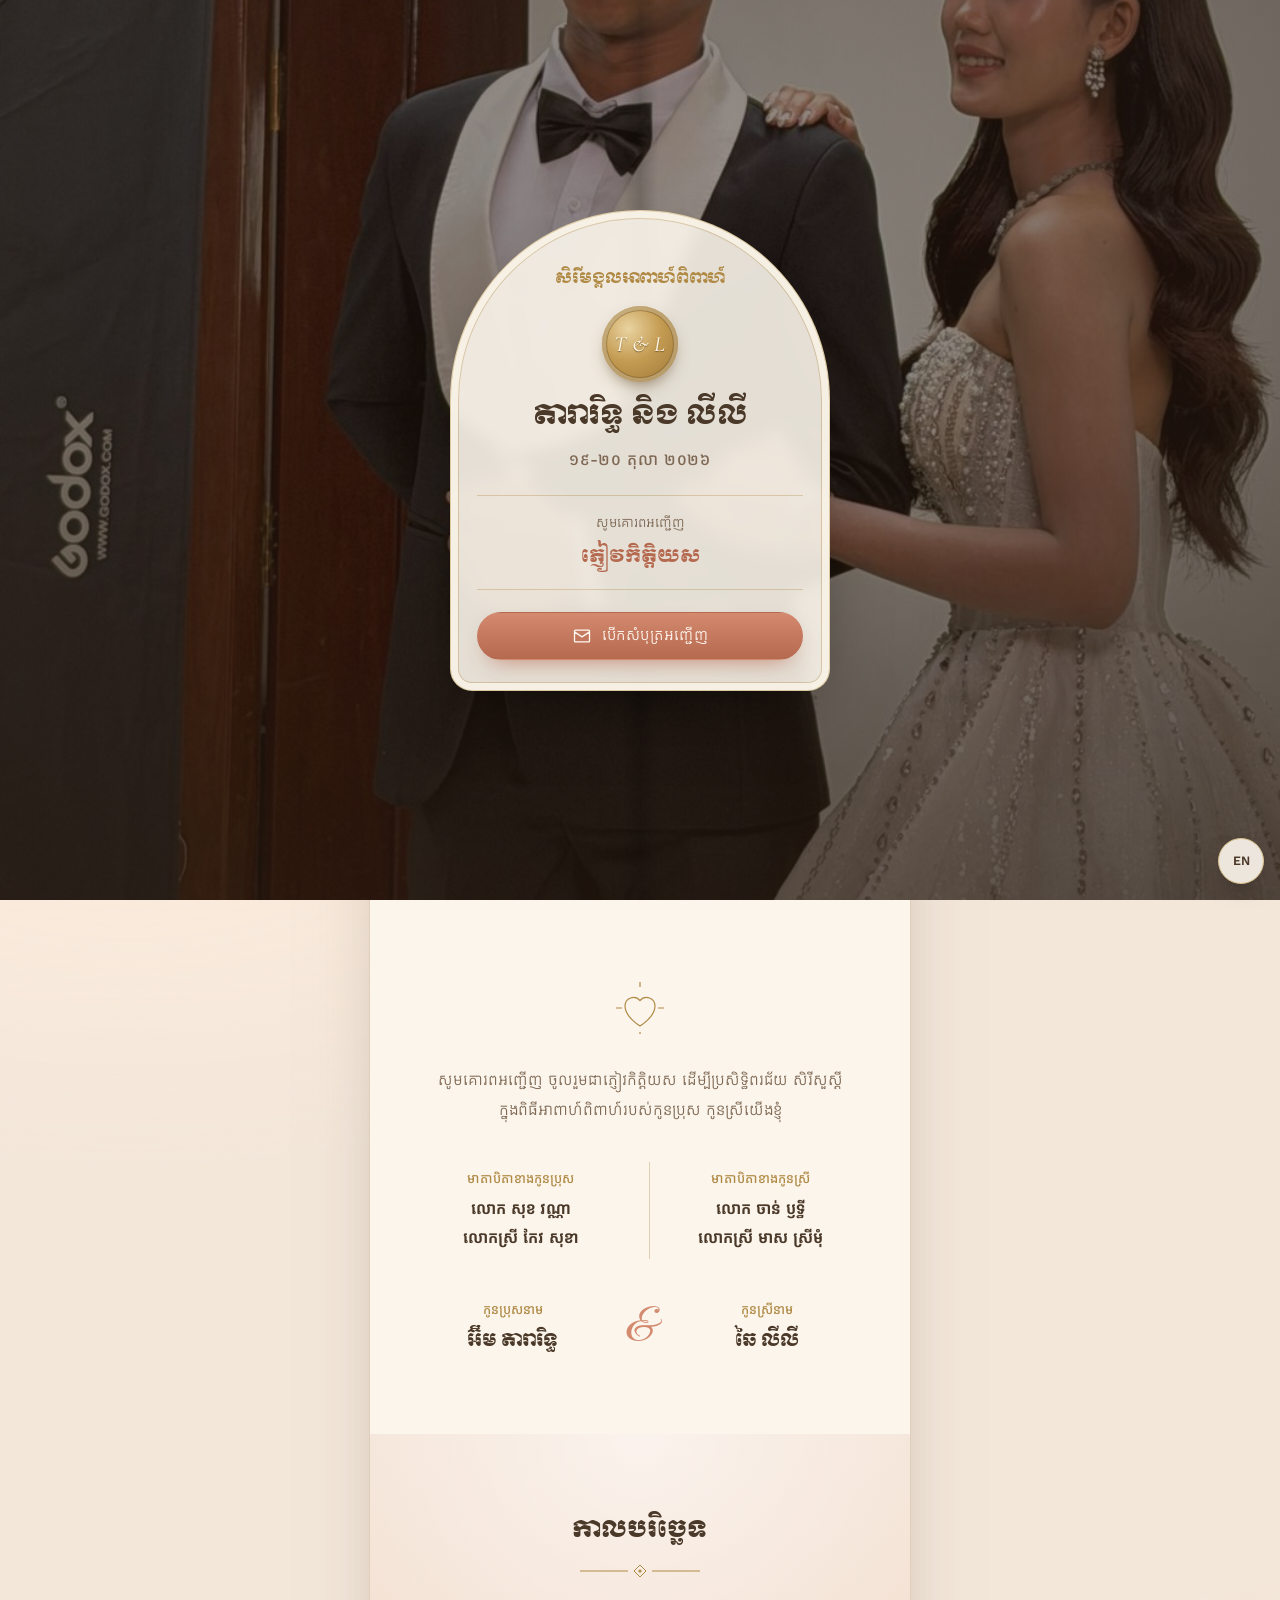
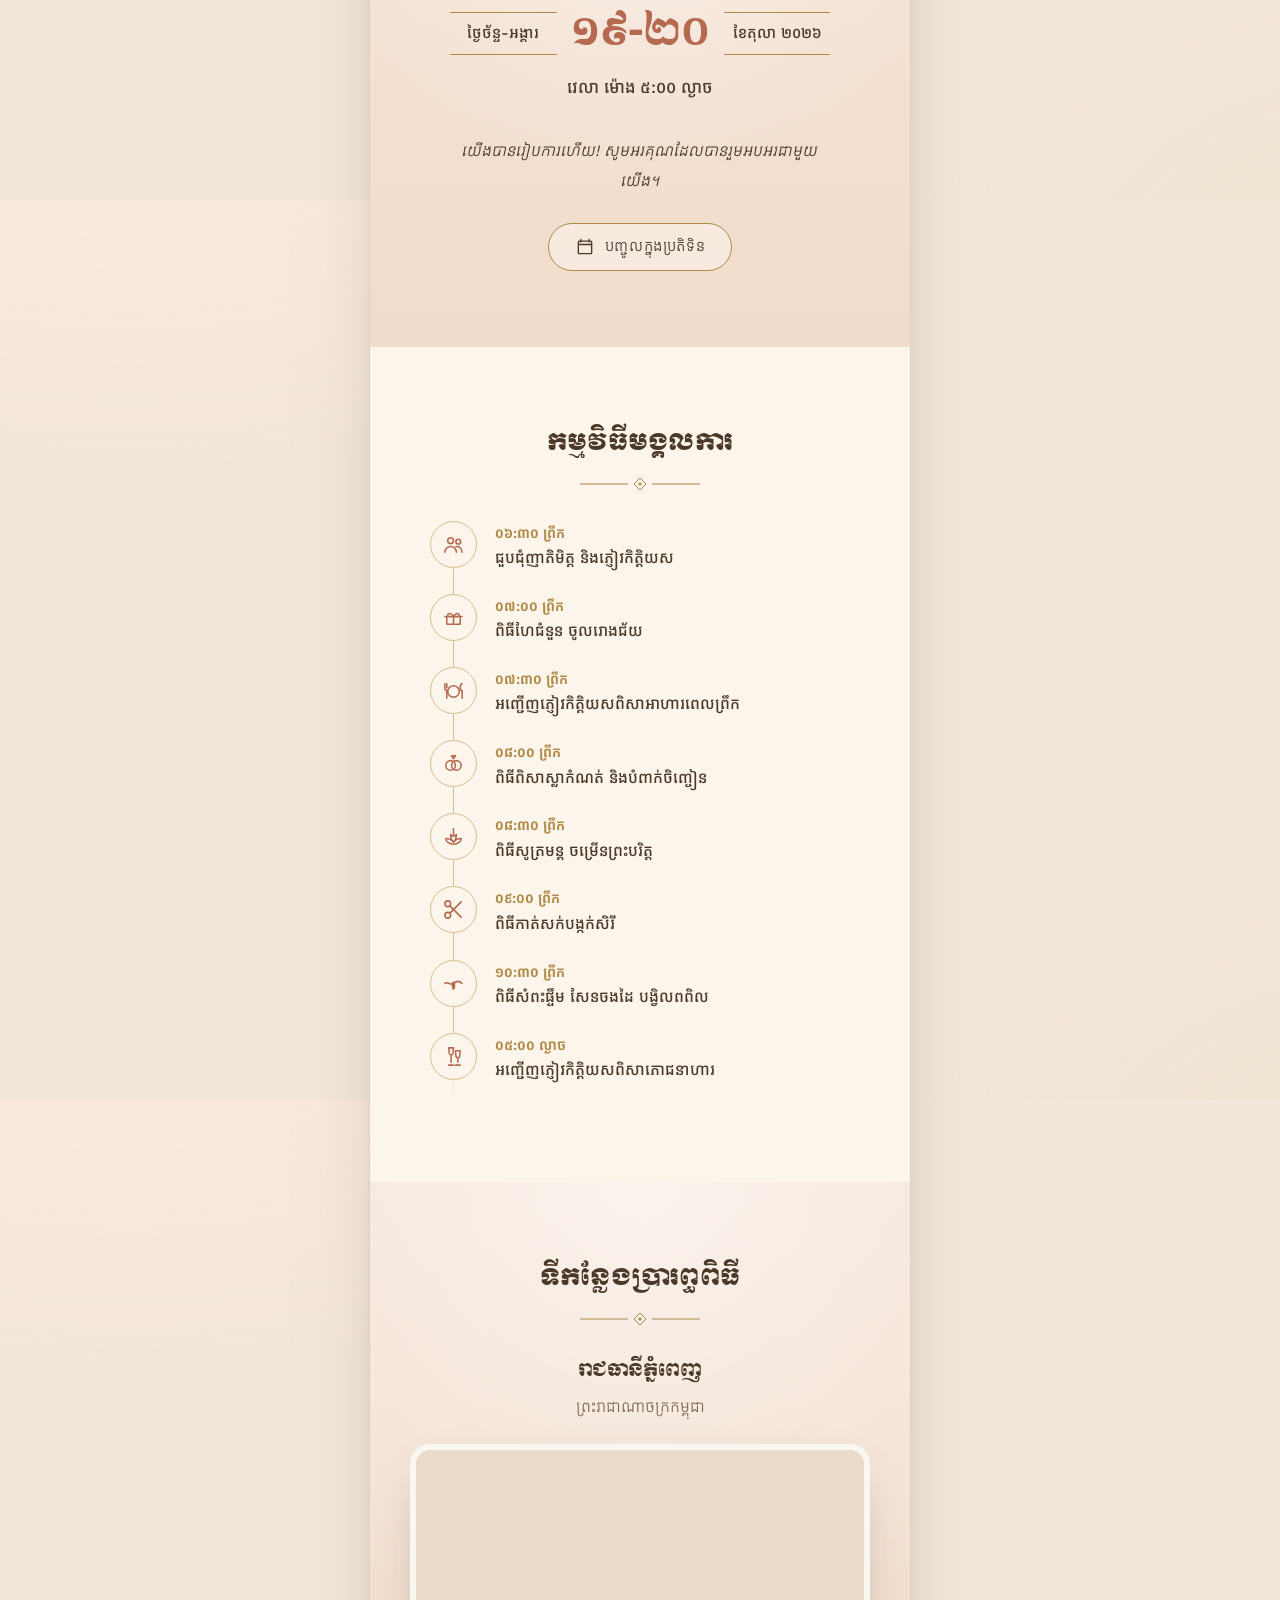
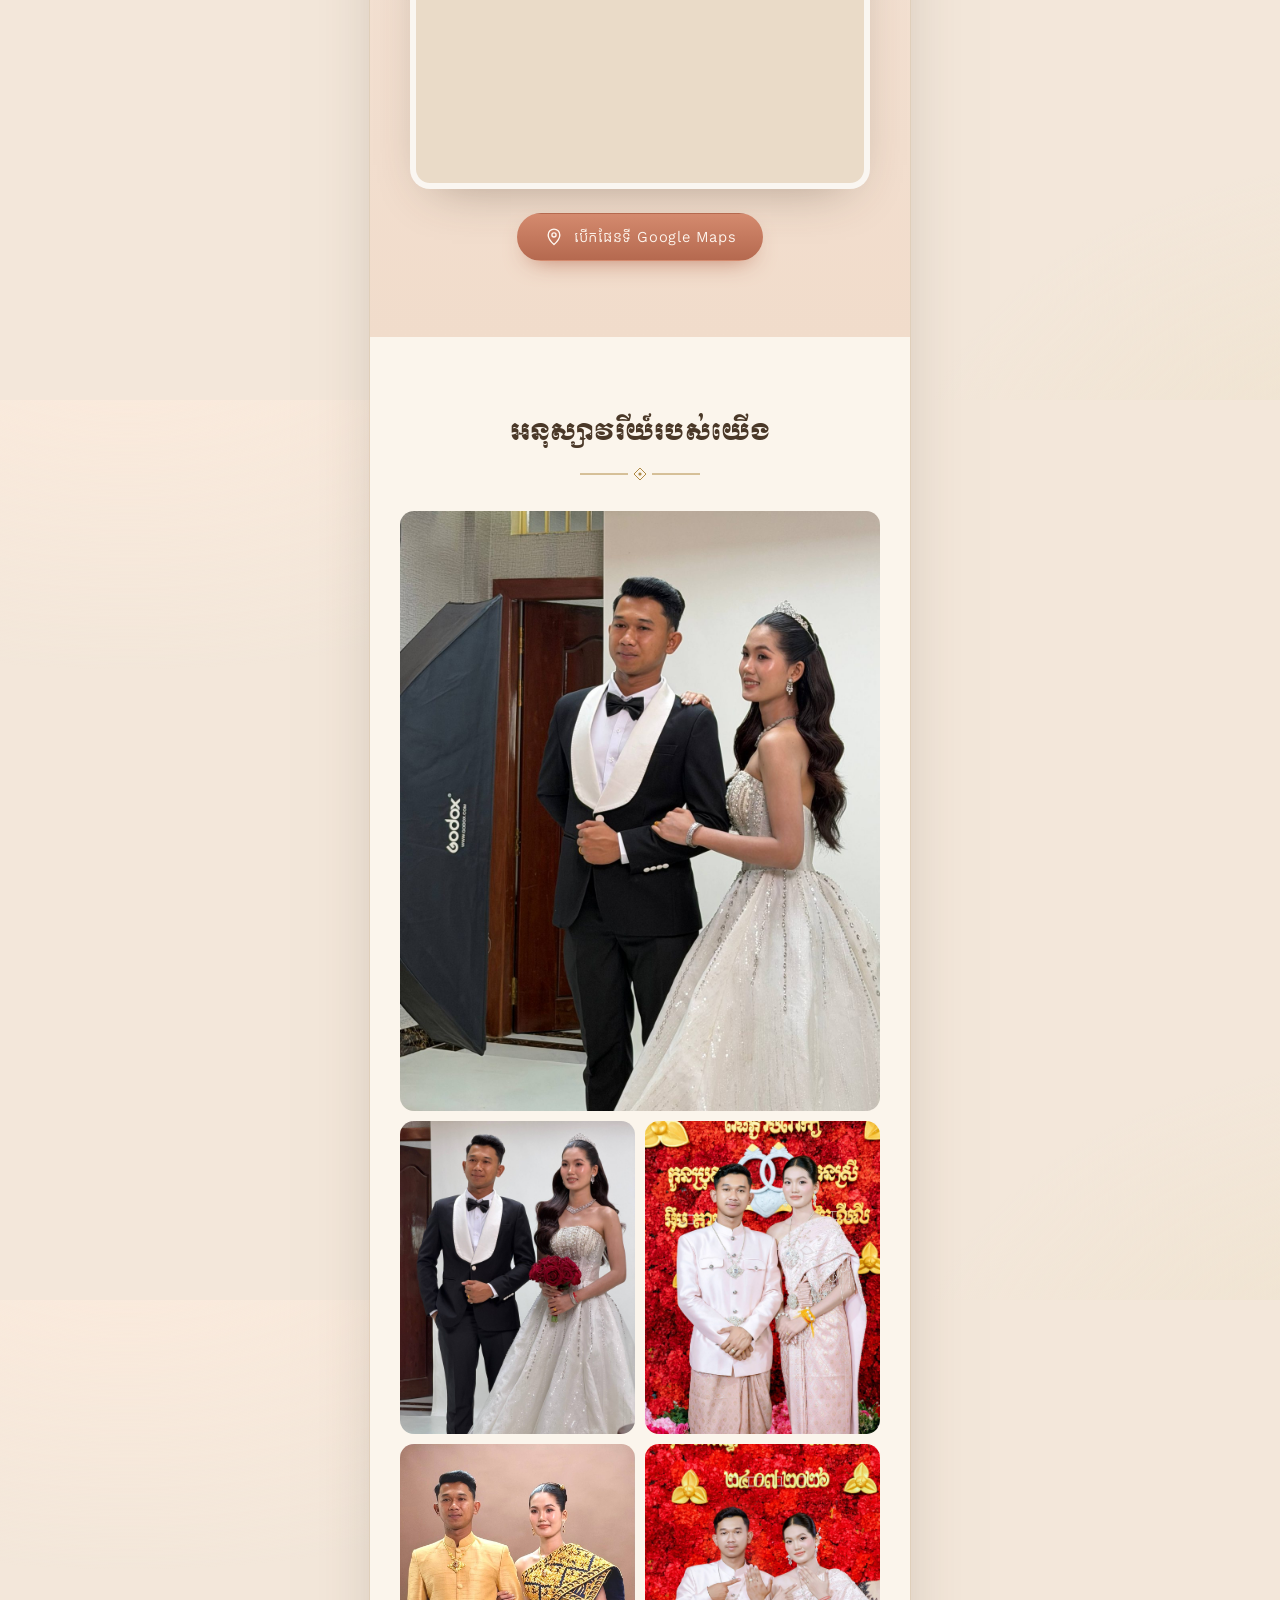
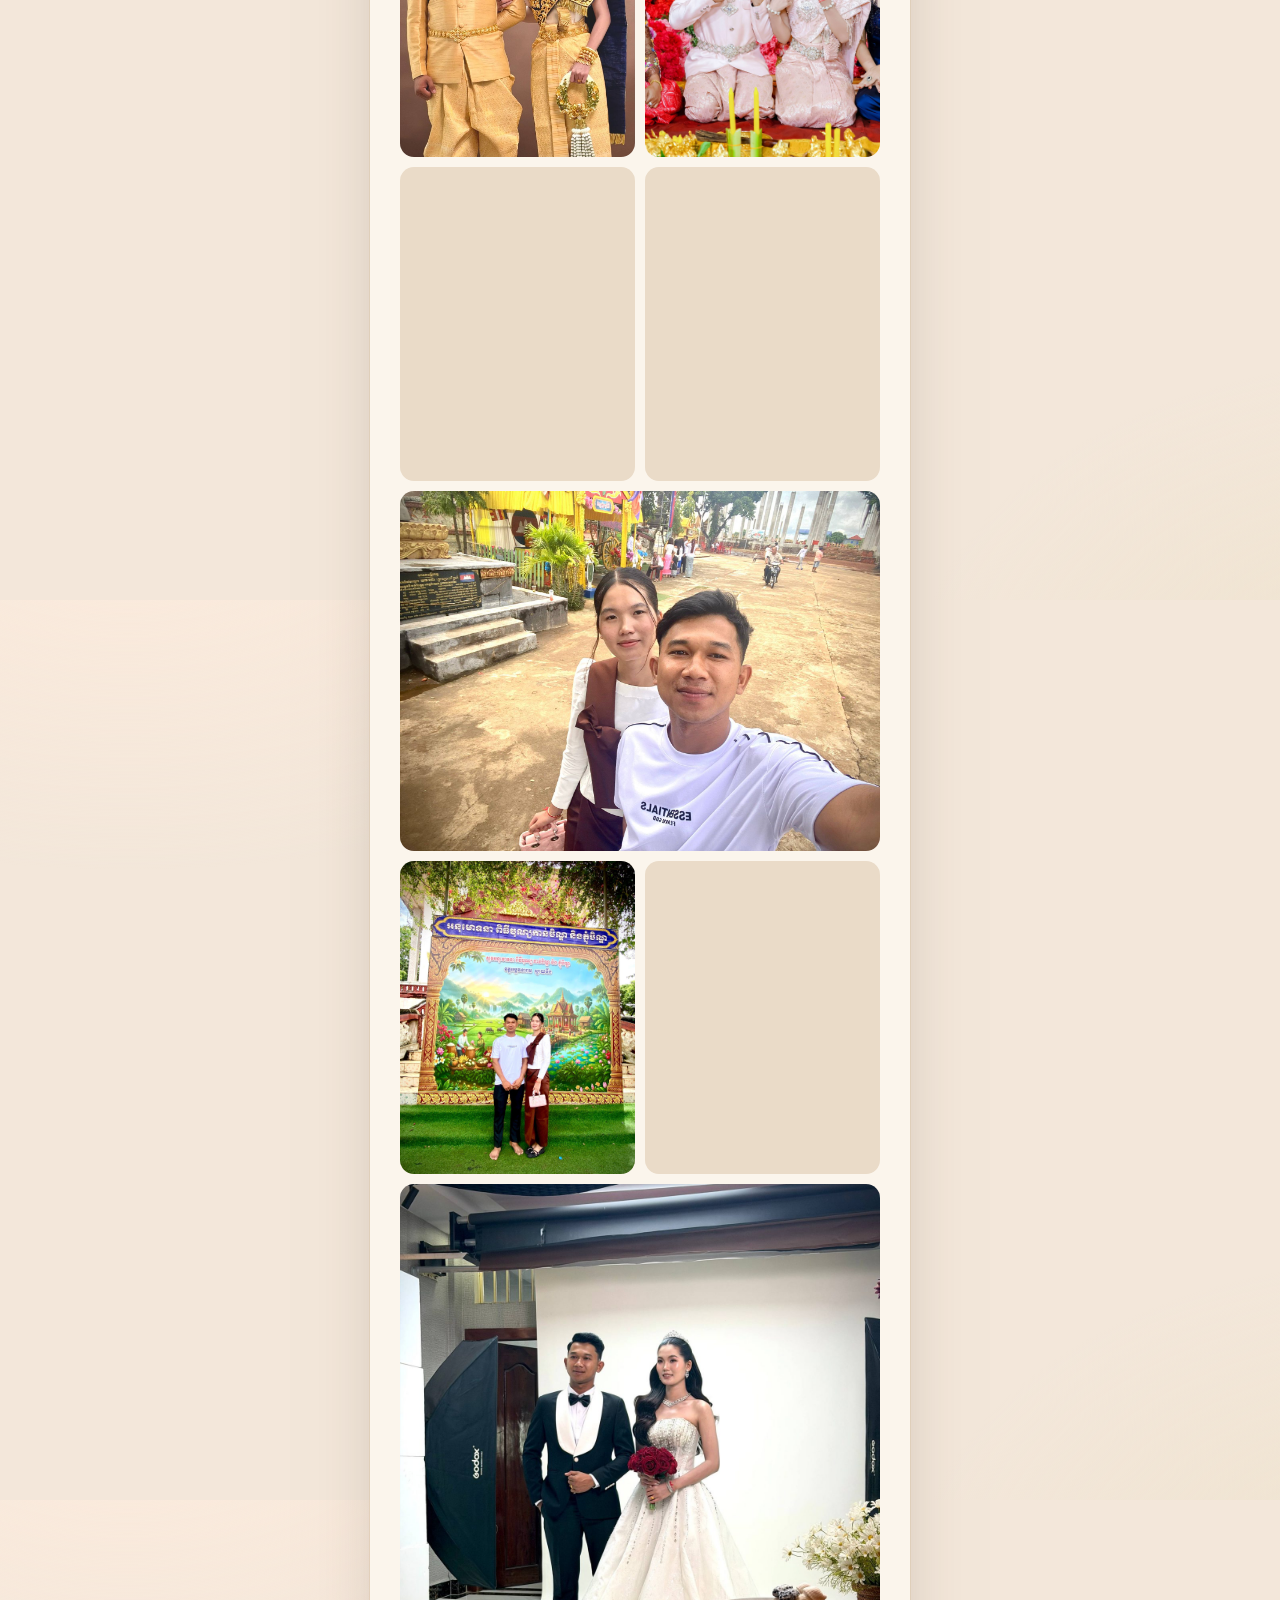
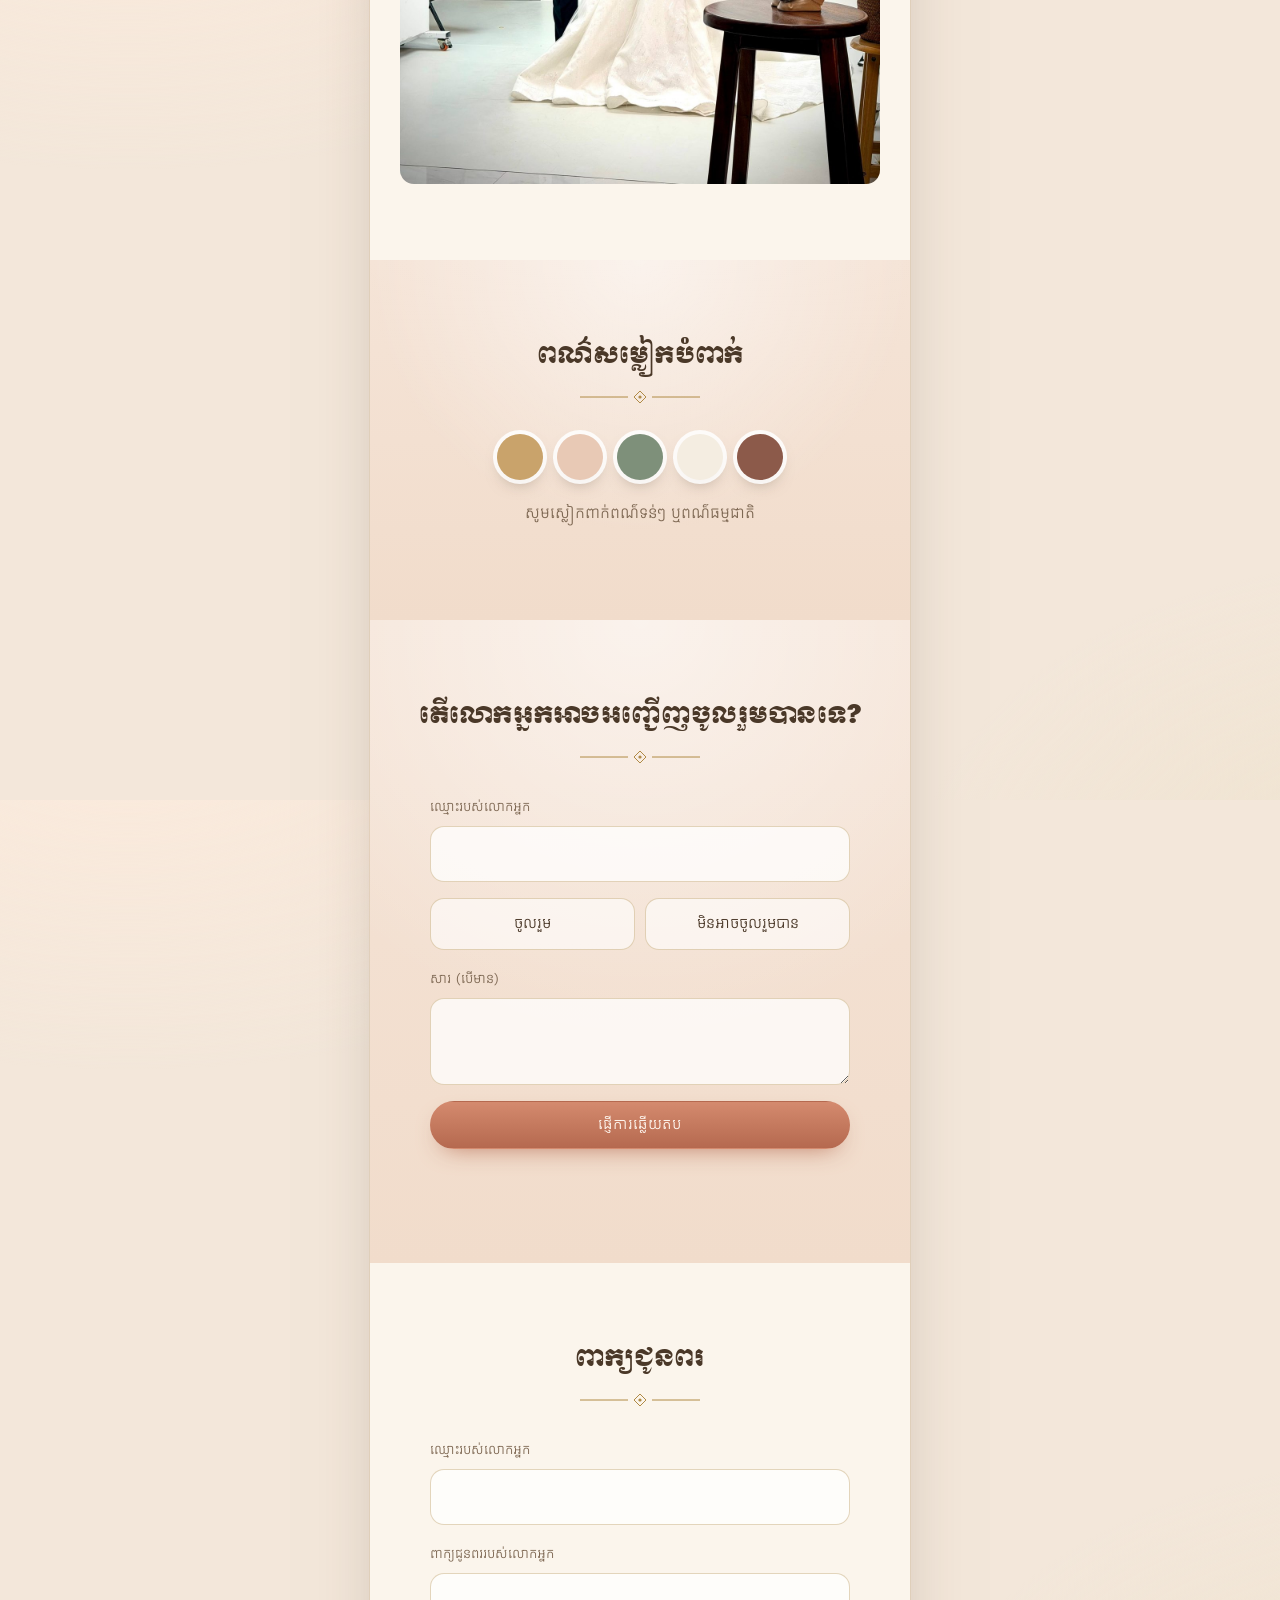
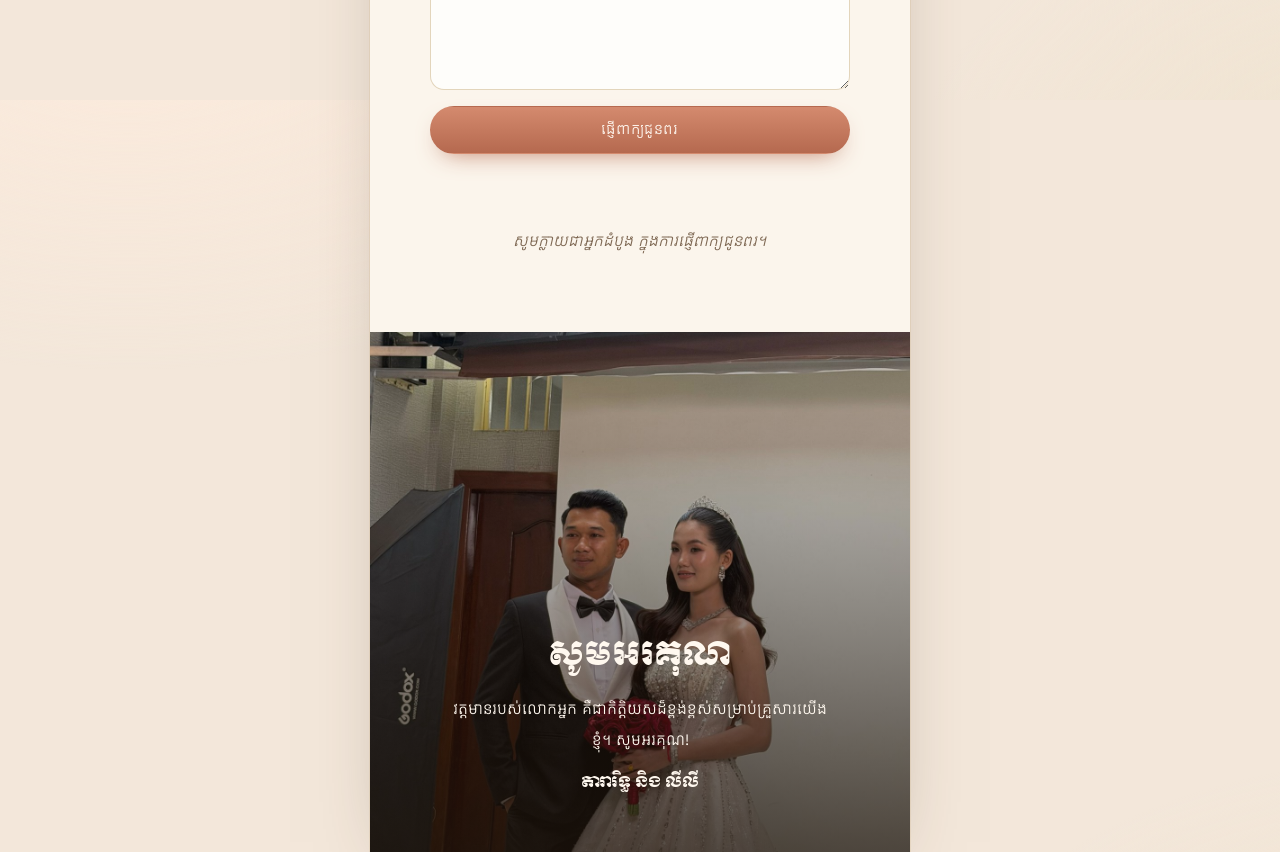
==== commit f7071bee: "Set couple names, 2-day date, Google Sheets API and link preview - Names: អ៊ឹម តារារិទ្ធ & ឆៃ លីលី, " ====
--- a/index.html
+++ b/index.html
@@ -5,11 +5,14 @@
   <meta name="viewport" content="width=device-width, initial-scale=1, viewport-fit=cover" />
   <meta name="robots" content="noindex" />
   <meta name="theme-color" content="#F6E6D8" />
-  <title>Wedding Invitation</title>
-  <meta name="description" content="សូមគោរពអញ្ជើញចូលរួមពិធីអាពាហ៍ពិពាហ៍ — Wedding invitation" />
-  <meta property="og:title" content="សិរីមង្គលអាពាហ៍ពិពាហ៍ · The Wedding" />
-  <meta property="og:description" content="សូមគោរពអញ្ជើញចូលរួមជាភ្ញៀវកិត្តិយស" />
+  <title>សិរីមង្គលអាពាហ៍ពិពាហ៍ · តារារិទ្ធ និង លីលី</title>
+  <!-- Link preview in Telegram / Facebook (these apps don't run JavaScript, so it is written here). -->
+  <meta name="description" content="សូមគោរពអញ្ជើញចូលរួមជាភ្ញៀវកិត្តិយស ក្នុងពិធីអាពាហ៍ពិពាហ៍របស់ អ៊ឹម តារារិទ្ធ និង ឆៃ លីលី" />
+  <meta property="og:type" content="website" />
+  <meta property="og:title" content="សិរីមង្គលអាពាហ៍ពិពាហ៍ · តារារិទ្ធ និង លីលី" />
+  <meta property="og:description" content="សូមគោរពអញ្ជើញចូលរួមជាភ្ញៀវកិត្តិយស ក្នុងពិធីអាពាហ៍ពិពាហ៍របស់ អ៊ឹម តារារិទ្ធ និង ឆៃ លីលី" />
   <meta property="og:image" content="photos/cover.jpg" />
+  <meta name="twitter:card" content="summary_large_image" />
   <link rel="icon" href="data:image/svg+xml,%3Csvg xmlns='http://www.w3.org/2000/svg' viewBox='0 0 64 64'%3E%3Ccircle cx='32' cy='32' r='30' fill='%23B8924A'/%3E%3Cpath d='M32 46s-14-8.5-14-18a8 8 0 0 1 14-5 8 8 0 0 1 14 5c0 9.5-14 18-14 18z' fill='%23FBF4E8'/%3E%3C/svg%3E" />
   <link rel="preconnect" href="https://fonts.googleapis.com" />
   <link rel="preconnect" href="https://fonts.gstatic.com" crossorigin />
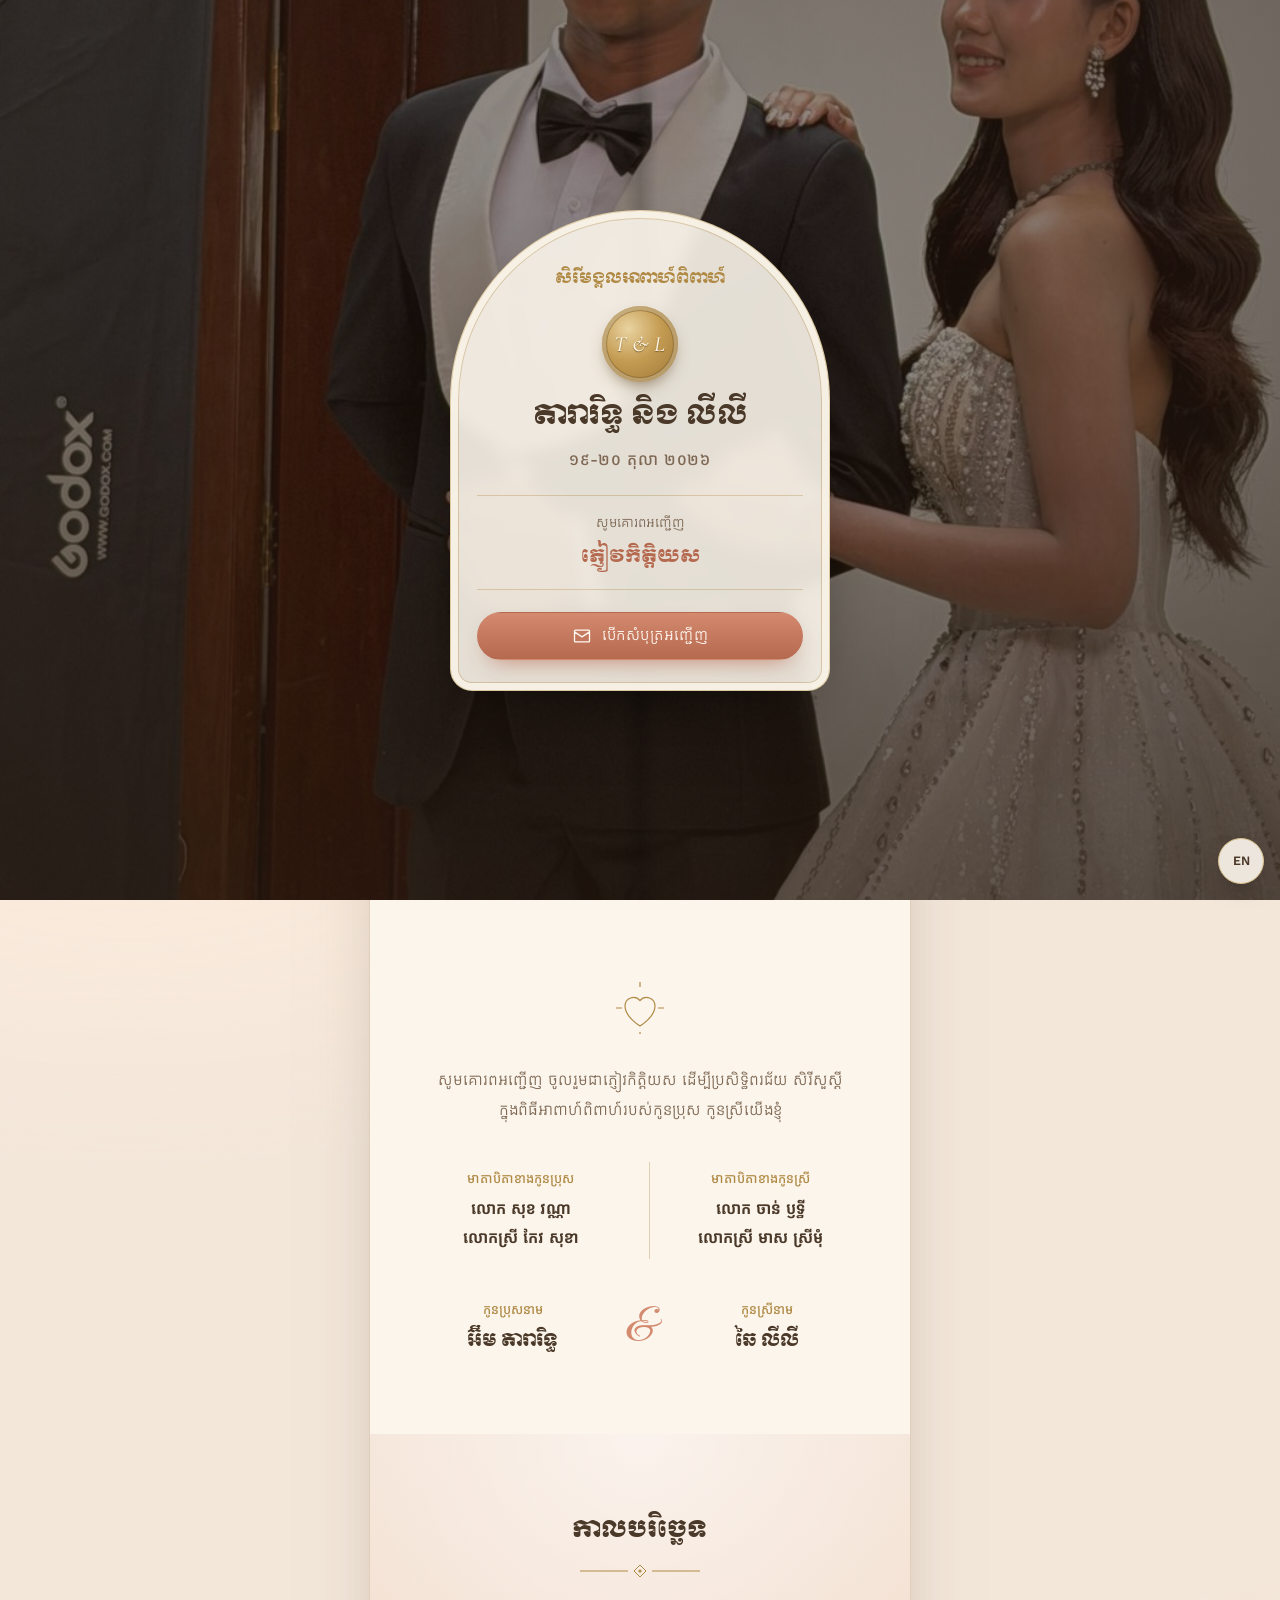
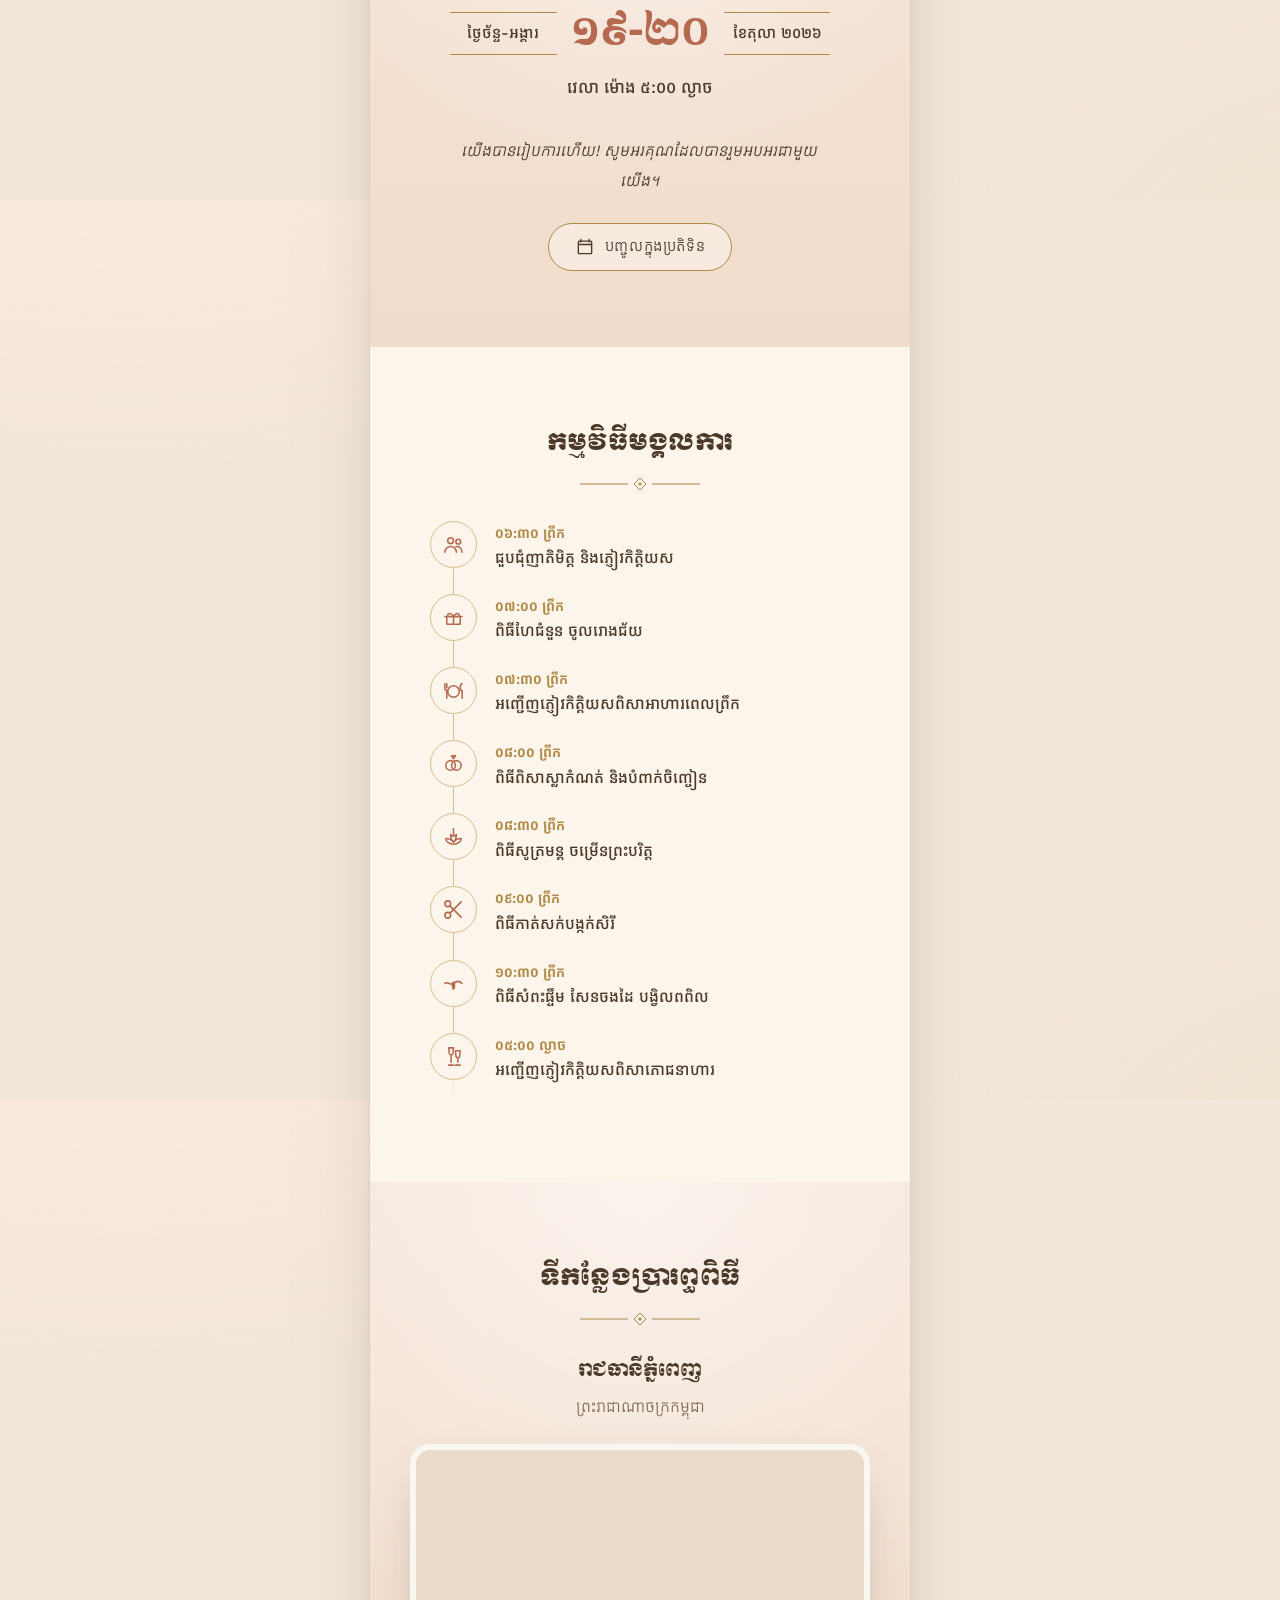
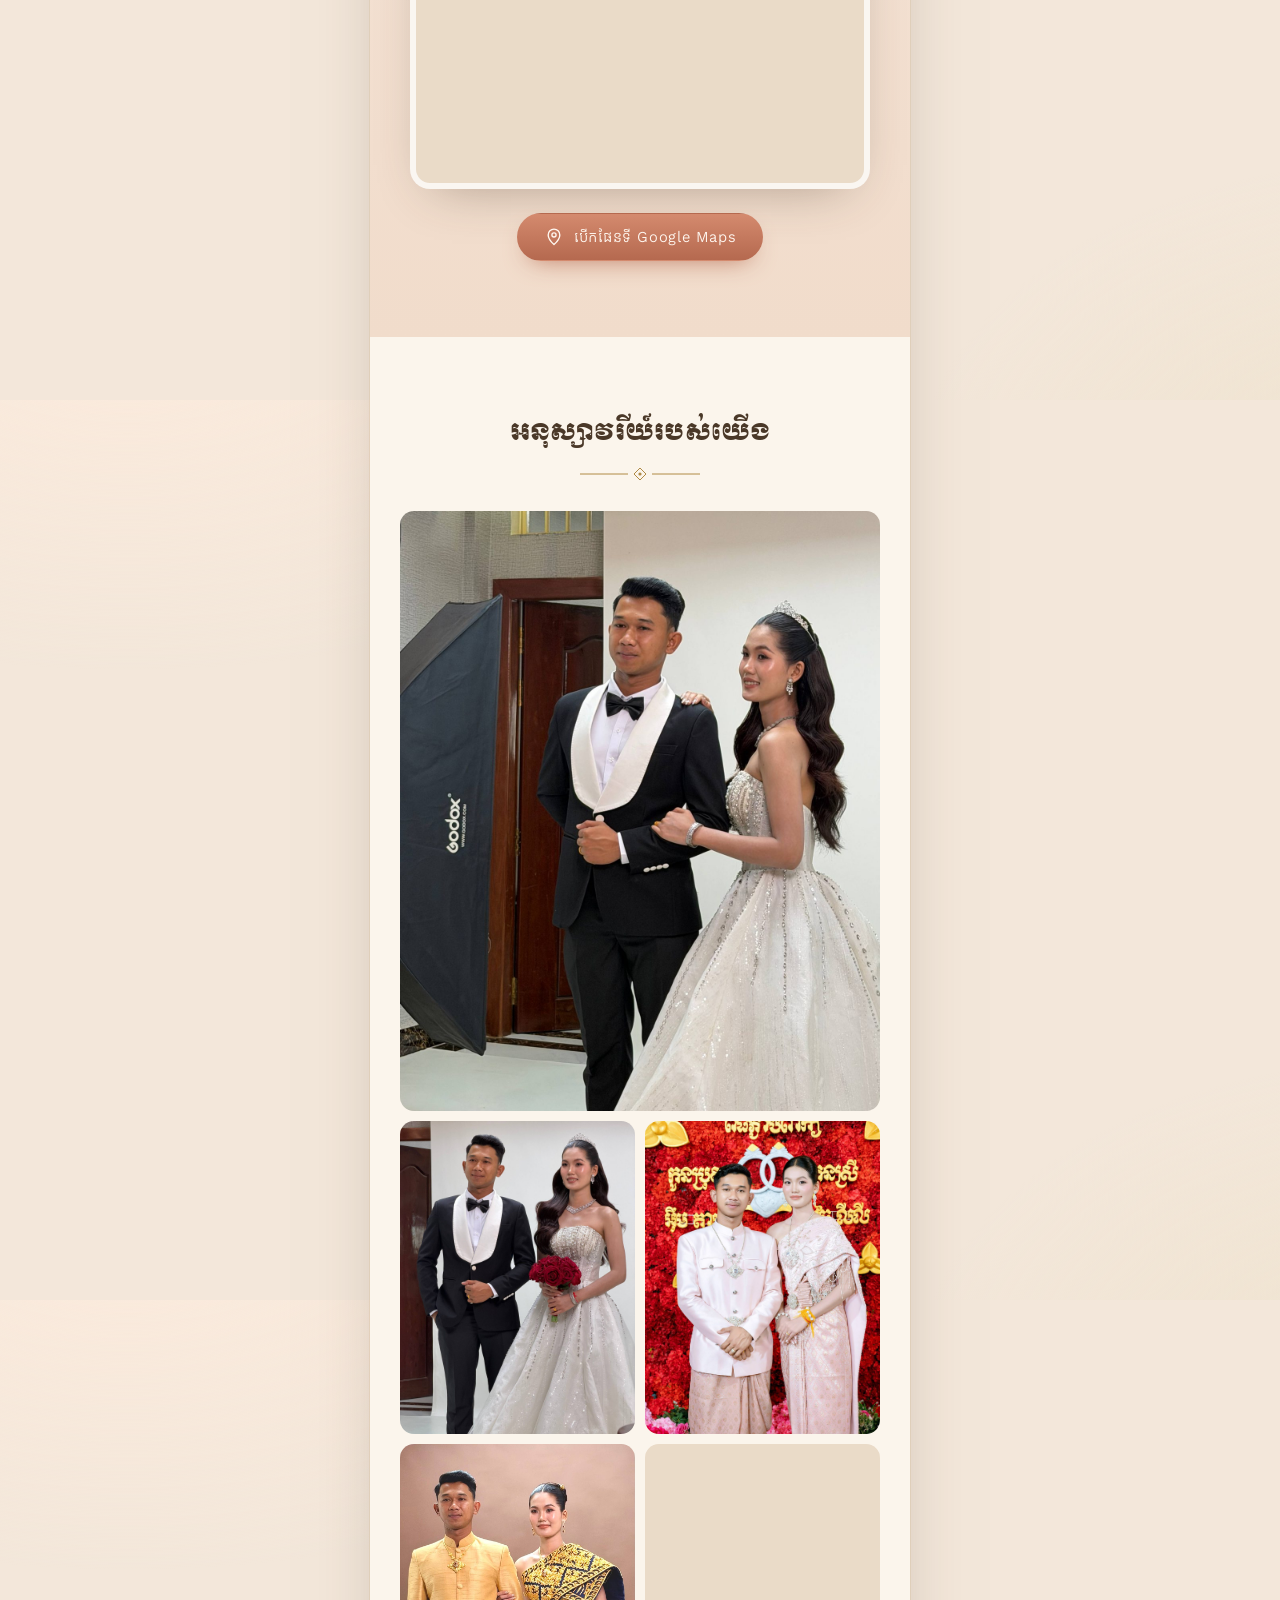
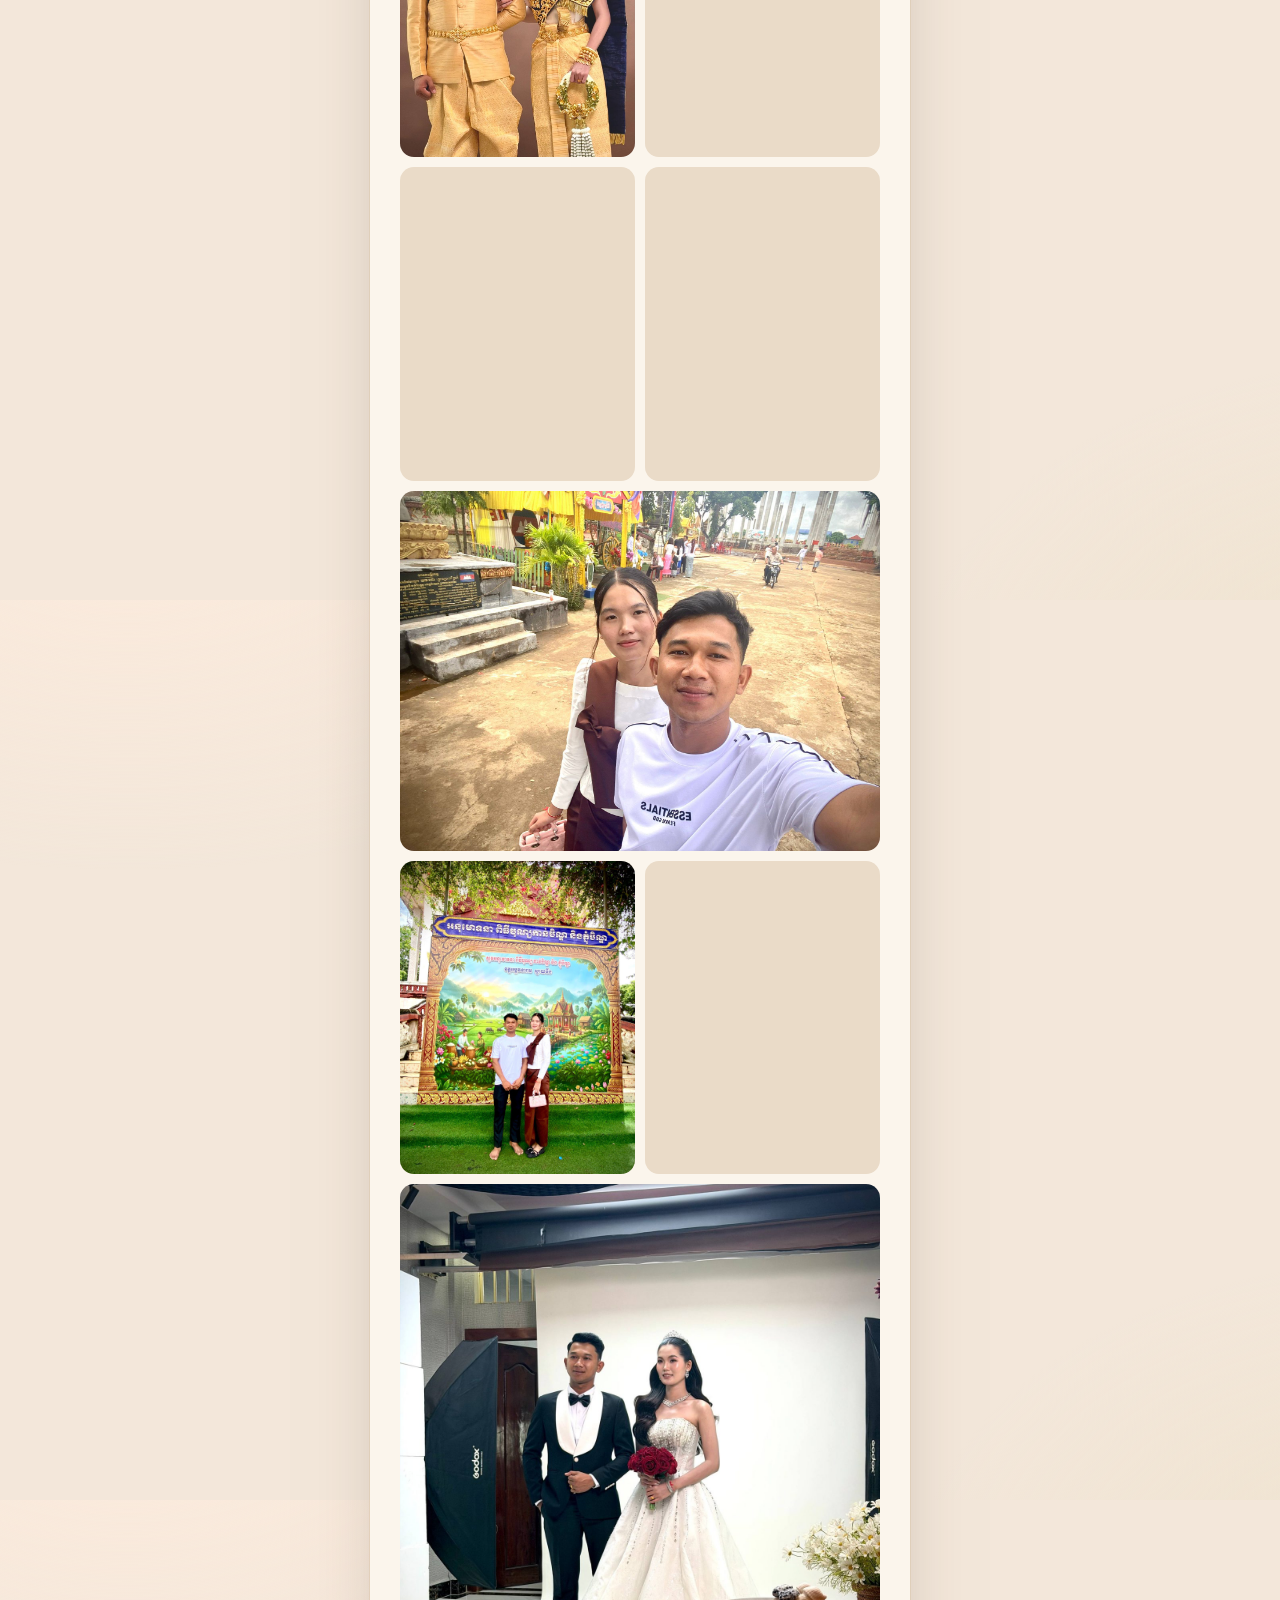
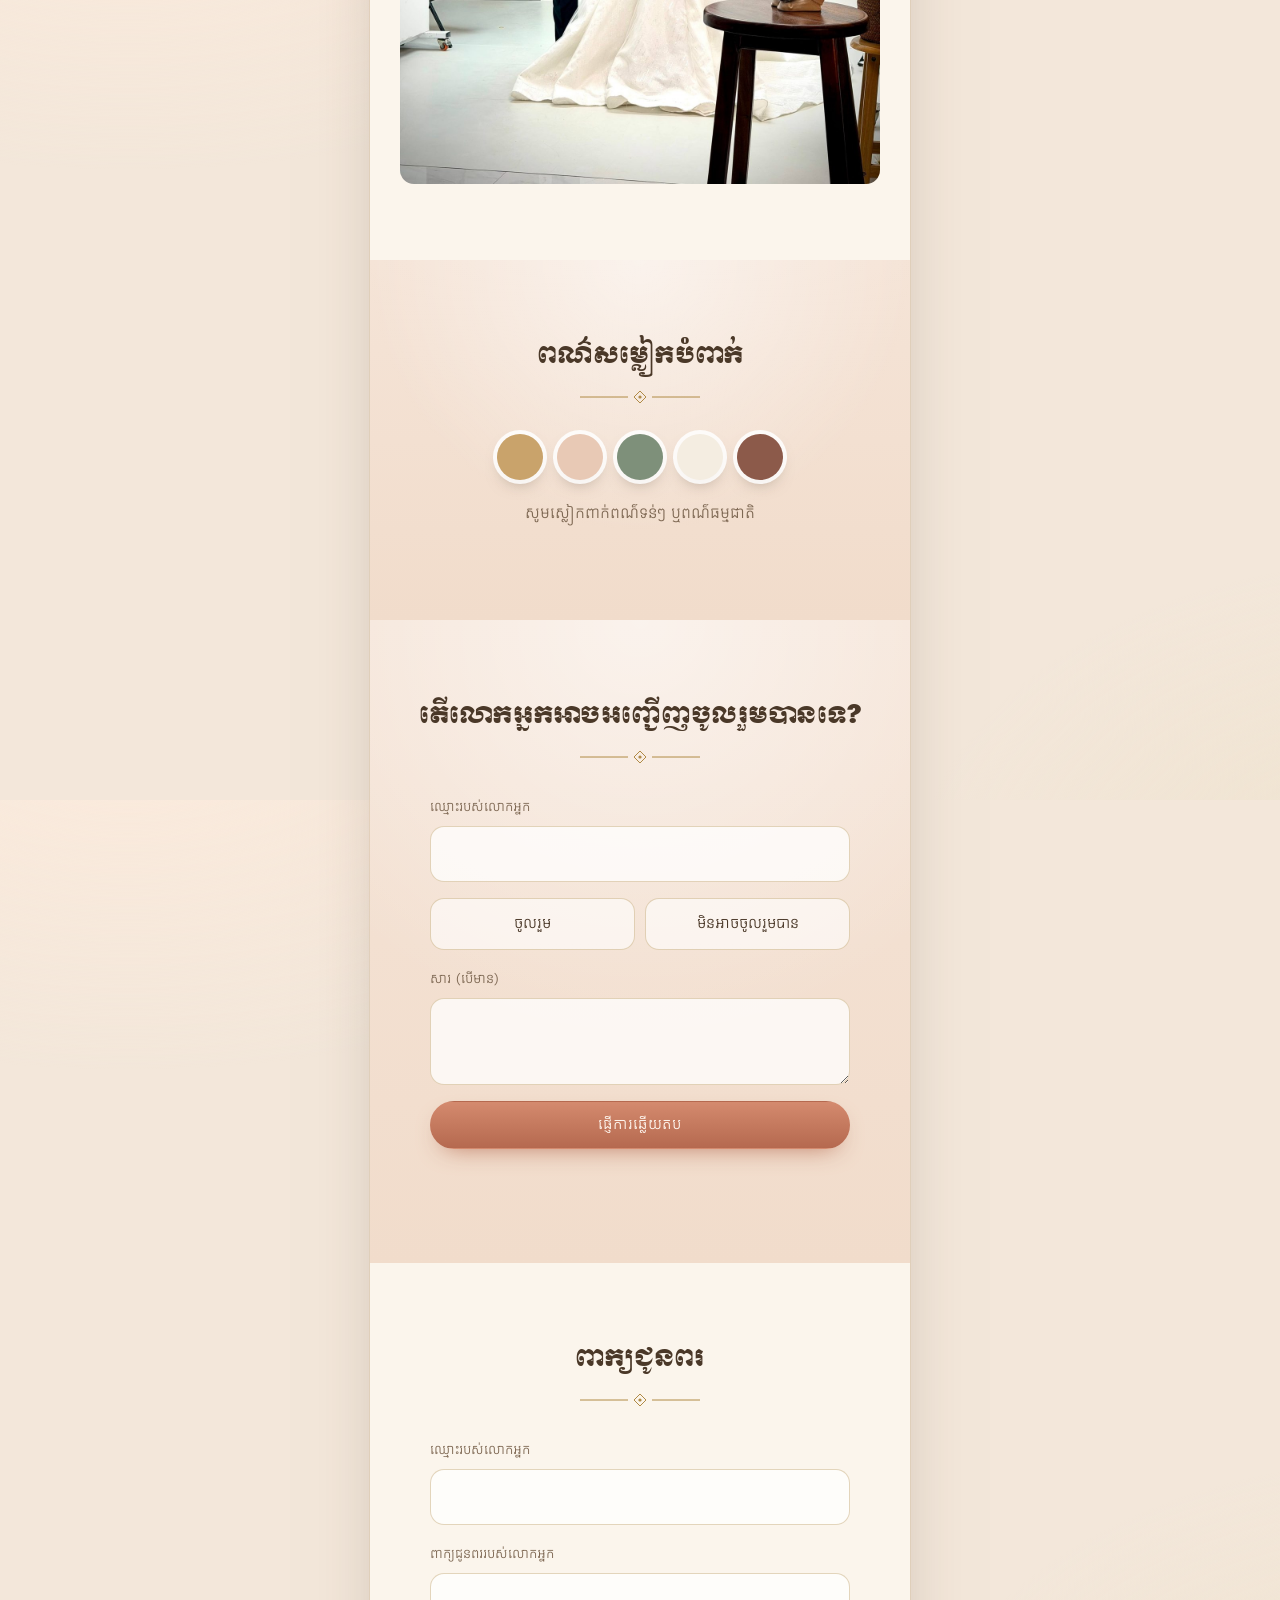
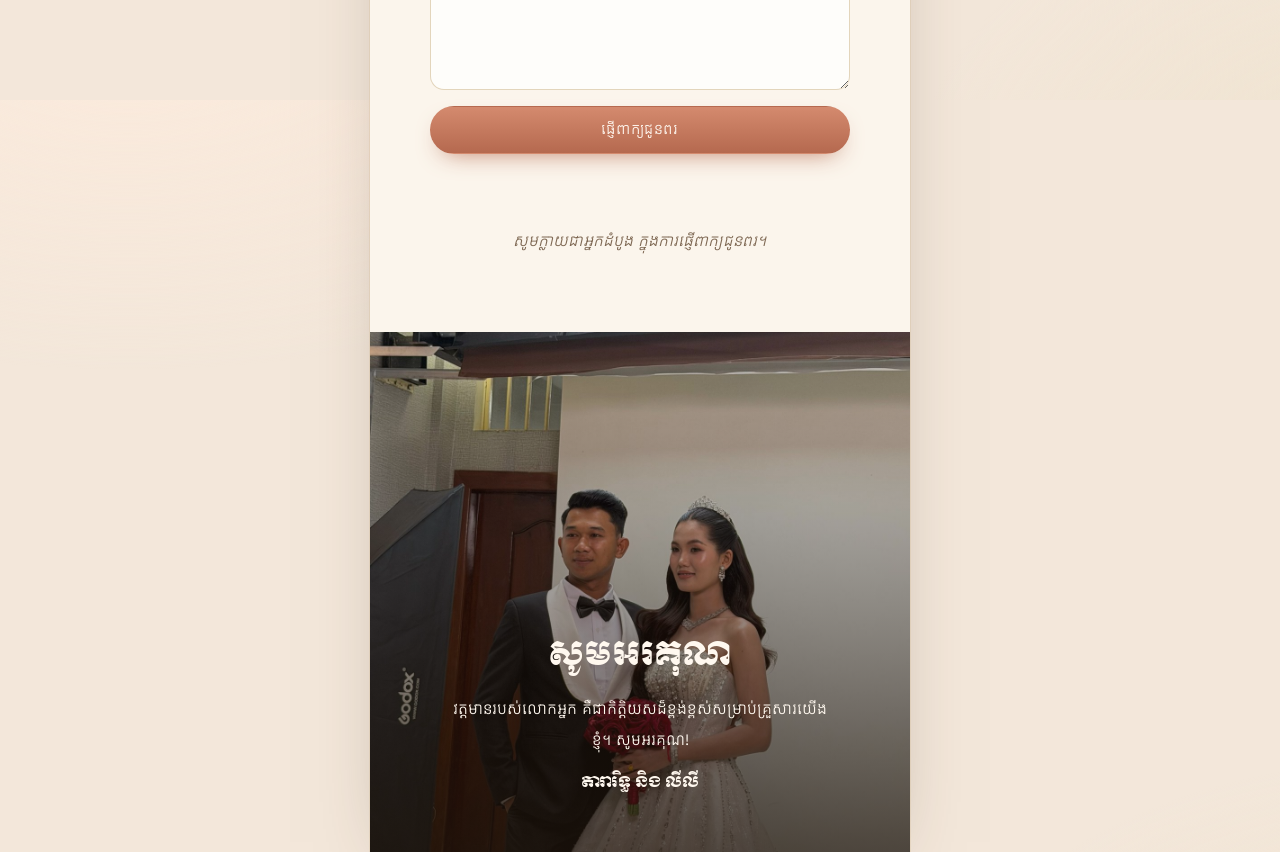
==== commit e5f6060e: "Use full site address for the link-preview photo Telegram and Facebook need an absolute og:image URL" ====
--- a/index.html
+++ b/index.html
@@ -11,7 +11,9 @@
   <meta property="og:type" content="website" />
   <meta property="og:title" content="សិរីមង្គលអាពាហ៍ពិពាហ៍ · តារារិទ្ធ និង លីលី" />
   <meta property="og:description" content="សូមគោរពអញ្ជើញចូលរួមជាភ្ញៀវកិត្តិយស ក្នុងពិធីអាពាហ៍ពិពាហ៍របស់ អ៊ឹម តារារិទ្ធ និង ឆៃ លីលី" />
-  <meta property="og:image" content="photos/cover.jpg" />
+  <meta property="og:url" content="https://tararith-lily.netlify.app/" />
+  <!-- Must be a full address, or Telegram shows no photo. Change it if the site address changes. -->
+  <meta property="og:image" content="https://tararith-lily.netlify.app/photos/cover.jpg" />
   <meta name="twitter:card" content="summary_large_image" />
   <link rel="icon" href="data:image/svg+xml,%3Csvg xmlns='http://www.w3.org/2000/svg' viewBox='0 0 64 64'%3E%3Ccircle cx='32' cy='32' r='30' fill='%23B8924A'/%3E%3Cpath d='M32 46s-14-8.5-14-18a8 8 0 0 1 14-5 8 8 0 0 1 14 5c0 9.5-14 18-14 18z' fill='%23FBF4E8'/%3E%3C/svg%3E" />
   <link rel="preconnect" href="https://fonts.googleapis.com" />
